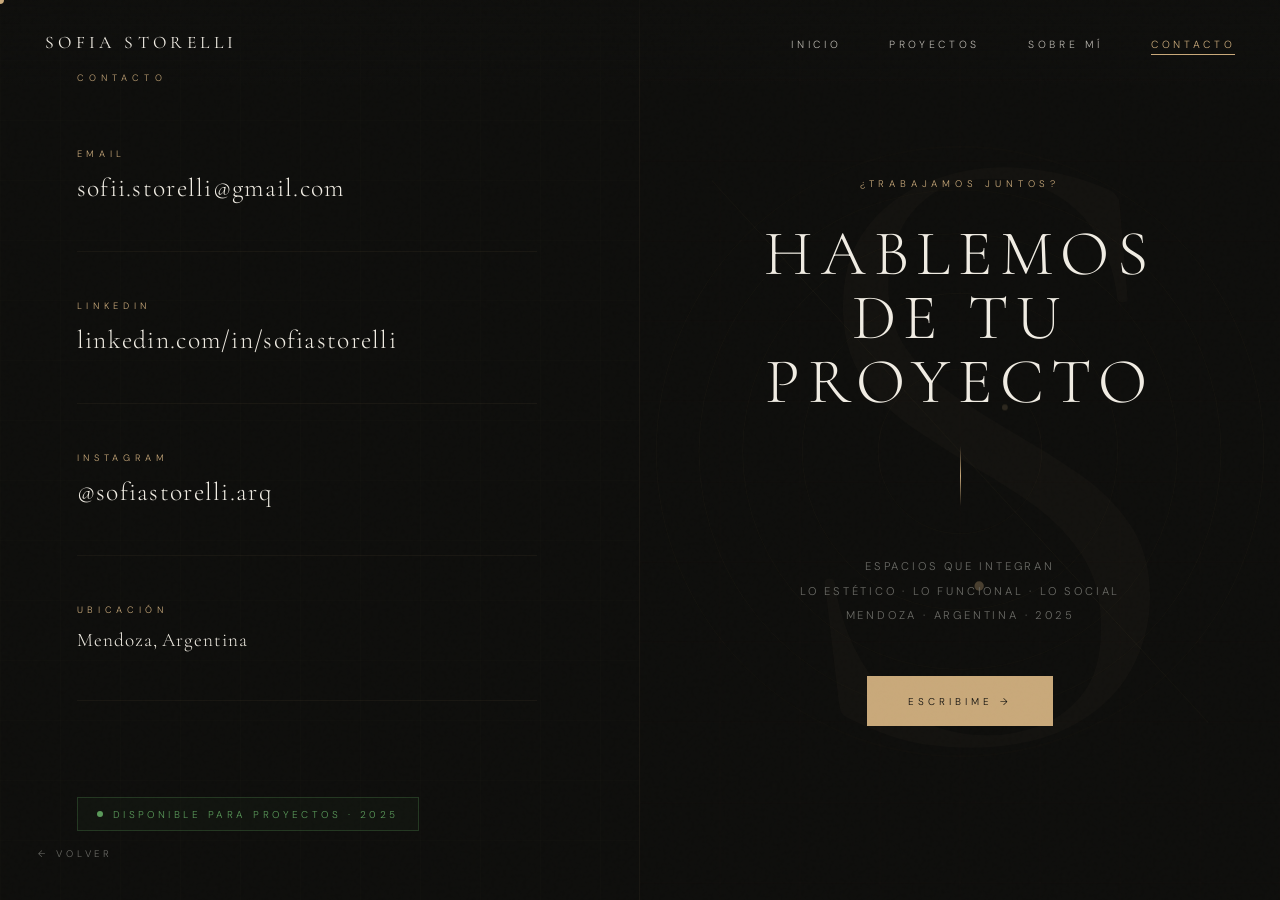
==== Contacto.html @ daafe190 "Update Contacto.html" ====
<!DOCTYPE html>
<html lang="es">
<head>
  <meta charset="UTF-8">
  <meta name="viewport" content="width=device-width, initial-scale=1.0">
  <title>Contacto — Sofia Storelli</title>
  <link rel="stylesheet" href="Style.css">
  <style>
    /* ── full viewport contact ── */
    body { overflow: hidden; }
    .contact-wrap {
      height: 100vh;
      display: grid;
      grid-template-columns: 1fr 1fr;
      overflow: hidden;
    }

    /* left: info panel */
    .contact-left {
      display: flex;
      flex-direction: column;
      justify-content: center;
      padding: 8vh 8vw 8vh 6vw;
      position: relative;
      border-right: 1px solid rgba(201,169,122,0.06);
    }
    .contact-left-bg {
      position: absolute;
      inset: 0;
      overflow: hidden;
    }

    /* right: animated panel */
    .contact-right {
      position: relative;
      overflow: hidden;
      display: flex;
      flex-direction: column;
      justify-content: center;
      align-items: center;
      padding: 8vh 6vw;
    }
    .contact-right-bg {
      position: absolute; inset: 0;
      overflow: hidden;
    }

    /* ── large text decoration ── */
    .contact-bg-letter {
      position: absolute;
      font-family: 'Cormorant Garamond', serif;
      font-size: 70vw;
      font-weight: 300;
      color: rgba(201,169,122,0.025);
      line-height: 1;
      top: 50%; left: 50%;
      transform: translate(-50%, -50%);
      pointer-events: none;
      letter-spacing: -0.05em;
      animation: rotateSlow 60s linear infinite;
    }
    @keyframes rotateSlow {
      from { transform: translate(-50%,-50%) rotate(0deg); }
      to   { transform: translate(-50%,-50%) rotate(360deg); }
    }

    /* ── contact info blocks ── */
    .contact-info-item {
      margin-bottom: 3rem;
      padding-bottom: 3rem;
      border-bottom: 1px solid rgba(201,169,122,0.06);
    }
    .contact-info-item:last-child {
      border-bottom: none;
      margin-bottom: 0;
      padding-bottom: 0;
    }
    .contact-info-label {
      font-size: 0.58rem;
      letter-spacing: 0.5em;
      text-transform: uppercase;
      color: var(--gold);
      margin-bottom: 0.75rem;
    }
    .contact-info-value {
      font-family: 'Cormorant Garamond', serif;
      font-size: clamp(1.2rem, 2vw, 1.8rem);
      font-weight: 300;
      color: var(--cream);
      letter-spacing: 0.05em;
    }
    .contact-info-value a {
      transition: color 0.3s;
      display: inline-block;
    }
    .contact-info-value a:hover { color: var(--gold); }

    /* ── availability badge ── */
    .avail-badge {
      display: inline-flex;
      align-items: center;
      gap: 0.6rem;
      padding: 0.6rem 1.2rem;
      border: 1px solid rgba(80,140,80,0.3);
      background: rgba(80,140,80,0.05);
      margin-top: 3rem;
    }
    .avail-dot {
      width: 6px; height: 6px;
      border-radius: 50%;
      background: #5a9a5a;
      animation: blinkDot 2s ease-in-out infinite;
    }
    @keyframes blinkDot {
      0%, 100% { opacity: 1; }
      50% { opacity: 0.3; }
    }
    .avail-text {
      font-size: 0.62rem;
      letter-spacing: 0.35em;
      text-transform: uppercase;
      color: #5a9a5a;
    }

    /* ── animated arch drawing ── */
    #contact-canvas {
      position: absolute; inset: 0;
      width: 100%; height: 100%;
      pointer-events: none;
    }

    /* ── right panel content ── */
    .contact-right-inner {
      position: relative;
      z-index: 2;
      text-align: center;
    }
    .contact-right-title {
      font-family: 'Cormorant Garamond', serif;
      font-size: clamp(2.5rem, 5vw, 5rem);
      font-weight: 300;
      color: var(--cream);
      text-transform: uppercase;
      letter-spacing: 0.12em;
      line-height: 1;
      margin-bottom: 2rem;
    }
    .contact-right-sub {
      font-size: 0.7rem;
      letter-spacing: 0.25em;
      text-transform: uppercase;
      color: var(--gray);
      line-height: 2.2;
      margin-bottom: 3rem;
    }
    .divider-v {
      width: 1px;
      height: 60px;
      background: linear-gradient(to bottom, transparent, var(--gold), transparent);
      margin: 0 auto 3rem;
    }

    .back-link {
      position: fixed;
      bottom: 2.5rem;
      left: 3vw;
      font-size: 0.6rem;
      letter-spacing: 0.4em;
      text-transform: uppercase;
      color: var(--gray);
      transition: color 0.3s;
      z-index: 100;
    }
    .back-link:hover { color: var(--gold); }

    @media (max-width: 768px) {
      body { overflow: auto; }
      .contact-wrap { grid-template-columns: 1fr; height: auto; min-height: 100vh; }
      .contact-left { border-right: none; border-bottom: 1px solid rgba(201,169,122,0.06); }
      .contact-right { min-height: 60vh; }
    }
  </style>
</head>
<body>

<div id="cursor"></div>
<div id="cursor-ring"></div>
<div id="page-transition"></div>

<!-- NAV -->
<nav>
  <a href="index.html" class="nav-logo">Sofia Storelli</a>
  <ul class="nav-links">
    <li><a href="index.html">Inicio</a></li>
    <li><a href="proyectos.html">Proyectos</a></li>
    <li><a href="sobre-mi.html">Sobre mí</a></li>
    <li><a href="contacto.html" class="active">Contacto</a></li>
  </ul>
</nav>

<a href="index.html" class="back-link">← Volver</a>

<div class="contact-wrap">

  <!-- LEFT — contact info -->
  <div class="contact-left">
    <div class="contact-left-bg">
      <!-- subtle grid lines -->
      <svg width="100%" height="100%" xmlns="http://www.w3.org/2000/svg">
        <defs>
          <pattern id="grid" width="60" height="60" patternUnits="userSpaceOnUse">
            <path d="M 60 0 L 0 0 0 60" fill="none" stroke="rgba(201,169,122,0.04)" stroke-width="0.5"/>
          </pattern>
        </defs>
        <rect width="100%" height="100%" fill="url(#grid)"/>
      </svg>
    </div>

    <div style="position:relative;z-index:2">
      <div style="font-size:0.58rem;letter-spacing:0.55em;text-transform:uppercase;color:var(--gold);margin-bottom:4rem" class="reveal">Contacto</div>

      <div class="contact-info-item reveal reveal-delay-1">
        <div class="contact-info-label">Email</div>
        <div class="contact-info-value">
          <a href="mailto:sofiistorelli@gmail.com">sofii.storelli@gmail.com</a>
        </div>
      </div>

      <div class="contact-info-item reveal reveal-delay-2">
        <div class="contact-info-label">LinkedIn</div>
        <div class="contact-info-value">
          <a href="https://linkedin.com/in/sofiastorelli" target="_blank">linkedin.com/in/sofiastorelli</a>
        </div>
      </div>

      <div class="contact-info-item reveal reveal-delay-2">
        <div class="contact-info-label">Instagram</div>
        <div class="contact-info-value">
          <a href="https://instagram.com/sofiastorelli.arq" target="_blank">@sofiastorelli.arq</a>
        </div>
      </div>

      <div class="contact-info-item reveal reveal-delay-3">
        <div class="contact-info-label">Ubicación</div>
        <div class="contact-info-value" style="font-size:clamp(1rem,1.5vw,1.4rem)">
          Mendoza, Argentina
        </div>
      </div>

      <div class="avail-badge reveal reveal-delay-4">
        <div class="avail-dot"></div>
        <span class="avail-text">Disponible para proyectos · 2025</span>
      </div>
    </div>
  </div>

  <!-- RIGHT — animated visual -->
  <div class="contact-right">
    <div class="contact-right-bg">
      <canvas id="contact-canvas"></canvas>
      <div class="contact-bg-letter">S</div>
    </div>

    <div class="contact-right-inner">
      <div style="font-size:0.6rem;letter-spacing:0.5em;text-transform:uppercase;color:var(--gold);margin-bottom:2rem" class="reveal">¿Trabajamos juntos?</div>
      <h2 class="contact-right-title reveal reveal-delay-1">
        Hablemos<br>de tu proyecto
      </h2>
      <div class="divider-v reveal reveal-delay-2"></div>
      <p class="contact-right-sub reveal reveal-delay-3">
        Espacios que integran<br>
        lo estético · lo funcional · lo social<br>
        Mendoza · Argentina · 2025
      </p>
      <a href="mailto:sofia.storelli@gmail.com" class="btn btn-primary reveal reveal-delay-4" style="display:inline-flex">
        <span>Escribime →</span>
      </a>
    </div>
  </div>

</div>

<script src="Main.js"></script>
<script>
  /* ── Animated architectural lines on contact canvas ── */
  (function() {
    const canvas = document.getElementById('contact-canvas');
    if (!canvas) return;
    const ctx = canvas.getContext('2d');
    let w, h, t = 0;

    function resize() {
      w = canvas.width  = canvas.offsetWidth;
      h = canvas.height = canvas.offsetHeight;
    }
    resize();
    window.addEventListener('resize', resize);

    /* draw animated architectural composition */
    function draw() {
      ctx.clearRect(0, 0, w, h);

      /* base grid — very faint */
      ctx.strokeStyle = 'rgba(201,169,122,0.04)';
      ctx.lineWidth = 0.5;
      const step = 80;
      for (let x = 0; x <= w; x += step) {
        ctx.beginPath(); ctx.moveTo(x, 0); ctx.lineTo(x, h); ctx.stroke();
      }
      for (let y = 0; y <= h; y += step) {
        ctx.beginPath(); ctx.moveTo(0, y); ctx.lineTo(w, y); ctx.stroke();
      }

      /* animated arcs */
      ctx.strokeStyle = 'rgba(201,169,122,0.07)';
      ctx.lineWidth = 0.5;
      for (let i = 0; i < 5; i++) {
        const radius = 80 + i * 60 + Math.sin(t * 0.3 + i) * 20;
        ctx.beginPath();
        ctx.arc(w * 0.5, h * 0.5, radius, 0, Math.PI * 2);
        ctx.stroke();
      }

      /* diagonal animated lines */
      ctx.strokeStyle = 'rgba(201,169,122,0.1)';
      ctx.lineWidth = 0.5;
      const x1 = w * 0.1 + Math.sin(t * 0.4) * w * 0.1;
      const y1 = h * 0.1 + Math.cos(t * 0.3) * h * 0.1;
      ctx.beginPath();
      ctx.moveTo(x1, y1);
      ctx.lineTo(w - x1, h - y1);
      ctx.stroke();

      /* pulsing intersection dots */
      const nx = w * 0.5 + Math.sin(t * 0.5) * w * 0.2;
      const ny = h * 0.5 + Math.cos(t * 0.4) * h * 0.15;
      const pulse = (Math.sin(t * 1.2) + 1) / 2;
      ctx.beginPath();
      ctx.arc(nx, ny, 2 + pulse * 4, 0, Math.PI * 2);
      ctx.fillStyle = `rgba(201,169,122,${0.15 + pulse * 0.25})`;
      ctx.fill();

      ctx.beginPath();
      ctx.arc(w - nx + w * 0.1, h - ny + h * 0.1, 2 + (1-pulse) * 3, 0, Math.PI * 2);
      ctx.fillStyle = `rgba(201,169,122,${0.1 + (1-pulse) * 0.2})`;
      ctx.fill();

      t += 0.012;
      requestAnimationFrame(draw);
    }
    draw();
  })();
</script>
</body>
</html>
---- Style.css ----
/* ============================================================
   SOFIA STORELLI — PORTFOLIO 2025
   Paleta: negro casi puro, blanco hueso, beige dorado, gris frío
   Tipografía: Cormorant Garamond (display) + DM Sans (body)
   ============================================================ */

@import url('https://fonts.googleapis.com/css2?family=Cormorant+Garamond:ital,wght@0,300;0,400;0,500;0,600;1,300;1,400&family=DM+Sans:wght@300;400;500&display=swap');

/* ─── VARIABLES ─────────────────────────────────────────────── */
:root {
  --black:   #0e0e0c;
  --near-black: #1a1916;
  --charcoal:#2e2e2a;
  --gray:    #6b6b66;
  --light:   #b8b5ae;
  --cream:   #f0ece3;
  --white:   #faf8f4;
  --gold:    #c9a97a;
  --gold-dim:#8a7252;
  --red-dim: #8a3a2a;

  --font-display: 'Cormorant Garamond', Georgia, serif;
  --font-body:    'DM Sans', sans-serif;

  --ease-expo: cubic-bezier(0.16, 1, 0.3, 1);
  --ease-back: cubic-bezier(0.34, 1.56, 0.64, 1);
  --ease-circ: cubic-bezier(0.85, 0, 0.15, 1);
}

/* ─── RESET ─────────────────────────────────────────────────── */
*, *::before, *::after { box-sizing: border-box; margin: 0; padding: 0; }

html { scroll-behavior: smooth; font-size: 16px; }

body {
  background: var(--black);
  color: var(--cream);
  font-family: var(--font-body);
  font-weight: 300;
  overflow-x: hidden;
  cursor: none;
}

a { text-decoration: none; color: inherit; }
img { display: block; max-width: 100%; }
button { border: none; background: none; cursor: none; font-family: inherit; }

/* ─── CUSTOM CURSOR ──────────────────────────────────────────── */
#cursor {
  position: fixed;
  top: 0; left: 0;
  width: 8px; height: 8px;
  background: var(--gold);
  border-radius: 50%;
  pointer-events: none;
  z-index: 9999;
  transform: translate(-50%, -50%);
  transition: width 0.25s var(--ease-expo),
              height 0.25s var(--ease-expo),
              background 0.25s;
  mix-blend-mode: normal;
}
#cursor-ring {
  position: fixed;
  top: 0; left: 0;
  width: 36px; height: 36px;
  border: 1px solid rgba(201,169,122,0.5);
  border-radius: 50%;
  pointer-events: none;
  z-index: 9998;
  transform: translate(-50%, -50%);
}
body.cursor-hover #cursor {
  width: 48px; height: 48px;
  background: transparent;
  border: 1px solid var(--gold);
}
body.cursor-text #cursor {
  width: 3px; height: 28px;
  border-radius: 1px;
  background: var(--cream);
}

/* ─── NOISE TEXTURE OVERLAY ──────────────────────────────────── */
body::after {
  content: '';
  position: fixed;
  inset: 0;
  background-image: url("data:image/svg+xml,%3Csvg viewBox='0 0 256 256' xmlns='http://www.w3.org/2000/svg'%3E%3Cfilter id='n'%3E%3CfeTurbulence type='fractalNoise' baseFrequency='0.9' numOctaves='4' stitchTiles='stitch'/%3E%3C/filter%3E%3Crect width='100%25' height='100%25' filter='url(%23n)' opacity='0.04'/%3E%3C/svg%3E");
  pointer-events: none;
  z-index: 8000;
  opacity: 0.4;
}

/* ─── NAV ────────────────────────────────────────────────────── */
nav {
  position: fixed;
  top: 0; left: 0; right: 0;
  z-index: 1000;
  display: flex;
  justify-content: space-between;
  align-items: center;
  padding: 2rem 3.5vw;
  mix-blend-mode: normal;
}
nav::before {
  content: '';
  position: absolute;
  inset: 0;
  background: linear-gradient(to bottom, rgba(14,14,12,0.7) 0%, transparent 100%);
  pointer-events: none;
}
.nav-logo {
  font-family: var(--font-display);
  font-size: 1.1rem;
  font-weight: 400;
  letter-spacing: 0.25em;
  text-transform: uppercase;
  color: var(--cream);
  position: relative;
  z-index: 1;
}
.nav-links {
  display: flex;
  gap: 3rem;
  list-style: none;
  position: relative;
  z-index: 1;
}
.nav-links a {
  font-size: 0.65rem;
  letter-spacing: 0.35em;
  text-transform: uppercase;
  color: var(--light);
  transition: color 0.3s;
  position: relative;
}
.nav-links a::after {
  content: '';
  position: absolute;
  bottom: -4px; left: 0;
  width: 0; height: 1px;
  background: var(--gold);
  transition: width 0.4s var(--ease-expo);
}
.nav-links a:hover { color: var(--cream); }
.nav-links a:hover::after { width: 100%; }
.nav-links a.active { color: var(--gold); }
.nav-links a.active::after { width: 100%; }

/* ─── PAGE TRANSITION ────────────────────────────────────────── */
#page-transition {
  position: fixed;
  inset: 0;
  z-index: 7000;
  pointer-events: none;
  display: grid;
  grid-template-columns: repeat(5, 1fr);
}
.pt-col {
  background: var(--near-black);
  transform: scaleY(0);
  transform-origin: bottom;
}

/* ─── HERO — INDEX ───────────────────────────────────────────── */
.hero {
  position: relative;
  height: 100vh;
  display: flex;
  align-items: flex-end;
  padding: 0 6vw 8vh;
  overflow: hidden;
}
.hero-bg {
  position: absolute;
  inset: 0;
  background: var(--black);
  overflow: hidden;
}
.hero-lines {
  position: absolute;
  inset: 0;
  overflow: hidden;
}
.hero-line {
  position: absolute;
  background: rgba(201,169,122,0.07);
  transform-origin: left;
}
.hero-line.h { height: 1px; width: 100%; }
.hero-line.v { width: 1px; height: 100%; }

.hero-title-wrap {
  position: relative;
  z-index: 10;
}
.hero-eyebrow {
  font-size: 0.62rem;
  letter-spacing: 0.5em;
  text-transform: uppercase;
  color: var(--gold);
  margin-bottom: 2rem;
  opacity: 0;
  transform: translateY(20px);
  animation: fadeUp 0.8s 0.3s var(--ease-expo) forwards;
}
.hero-name {
  font-family: var(--font-display);
  font-size: clamp(5rem, 14vw, 13rem);
  font-weight: 300;
  line-height: 0.88;
  letter-spacing: -0.01em;
  color: var(--cream);
  overflow: hidden;
}
.hero-name .line { display: block; overflow: hidden; }
.hero-name .word {
  display: inline-block;
  opacity: 0;
  transform: translateY(110%);
  animation: slideUp 1s var(--ease-expo) forwards;
}
.hero-name .line:nth-child(1) .word { animation-delay: 0.5s; }
.hero-name .line:nth-child(2) .word { animation-delay: 0.65s; }

.hero-right {
  position: absolute;
  right: 6vw;
  bottom: 8vh;
  z-index: 10;
  text-align: right;
  opacity: 0;
  transform: translateY(30px);
  animation: fadeUp 0.8s 1s var(--ease-expo) forwards;
}
.hero-tagline {
  font-size: 0.7rem;
  letter-spacing: 0.2em;
  text-transform: uppercase;
  color: var(--light);
  line-height: 2.2;
}
.hero-year {
  font-family: var(--font-display);
  font-size: 1rem;
  color: var(--gold);
  letter-spacing: 0.3em;
  margin-top: 1.5rem;
}

.hero-scroll-hint {
  position: absolute;
  bottom: 3rem;
  left: 50%;
  transform: translateX(-50%);
  z-index: 10;
  display: flex;
  flex-direction: column;
  align-items: center;
  gap: 0.75rem;
  opacity: 0;
  animation: fadeUp 0.8s 1.3s var(--ease-expo) forwards;
}
.hero-scroll-hint span {
  font-size: 0.55rem;
  letter-spacing: 0.5em;
  text-transform: uppercase;
  color: var(--gray);
}
.scroll-line {
  width: 1px;
  height: 60px;
  background: linear-gradient(to bottom, transparent, var(--gold));
  animation: scrollPulse 2s 2s infinite;
}
@keyframes scrollPulse {
  0%, 100% { opacity: 0.3; transform: scaleY(1); }
  50% { opacity: 1; transform: scaleY(1.2); }
}

/* ─── INDEX — PROJECT PREVIEW STRIP ─────────────────────────── */
.index-projects {
  padding: 12vh 6vw;
  position: relative;
}
.section-label {
  font-size: 0.58rem;
  letter-spacing: 0.55em;
  text-transform: uppercase;
  color: var(--gold);
  margin-bottom: 5rem;
  display: flex;
  align-items: center;
  gap: 1.5rem;
}
.section-label::before {
  content: '';
  width: 3rem;
  height: 1px;
  background: var(--gold);
}

.preview-grid {
  display: grid;
  grid-template-columns: 1.8fr 1fr;
  gap: 2px;
  margin-bottom: 2px;
}
.preview-grid-2 {
  display: grid;
  grid-template-columns: 1fr 1.8fr;
  gap: 2px;
}

.preview-card {
  position: relative;
  overflow: hidden;
  aspect-ratio: 16/9;
  cursor: none;
  background: var(--near-black);
}
.preview-card-sm { aspect-ratio: 4/3; }

.preview-card-bg {
  position: absolute;
  inset: 0;
  transition: transform 0.9s var(--ease-expo);
}
.preview-card:hover .preview-card-bg { transform: scale(1.06); }

.preview-card-overlay {
  position: absolute;
  inset: 0;
  background: linear-gradient(135deg, rgba(14,14,12,0.7) 0%, rgba(14,14,12,0.2) 100%);
  transition: background 0.6s;
}
.preview-card:hover .preview-card-overlay {
  background: linear-gradient(135deg, rgba(14,14,12,0.5) 0%, rgba(14,14,12,0.1) 100%);
}

.preview-card-info {
  position: absolute;
  bottom: 2rem; left: 2rem;
  z-index: 2;
}
.preview-card-num {
  font-size: 0.55rem;
  letter-spacing: 0.5em;
  color: var(--gold);
  text-transform: uppercase;
  margin-bottom: 0.5rem;
}
.preview-card-title {
  font-family: var(--font-display);
  font-size: clamp(1.5rem, 3vw, 3rem);
  font-weight: 300;
  color: var(--white);
  letter-spacing: 0.05em;
  line-height: 1;
}
.preview-card-type {
  font-size: 0.6rem;
  letter-spacing: 0.3em;
  text-transform: uppercase;
  color: rgba(240,236,227,0.5);
  margin-top: 0.5rem;
}
.preview-card-arrow {
  position: absolute;
  bottom: 2rem; right: 2rem;
  width: 44px; height: 44px;
  border: 1px solid rgba(201,169,122,0.3);
  border-radius: 50%;
  display: flex;
  align-items: center;
  justify-content: center;
  z-index: 2;
  transition: border-color 0.3s, transform 0.5s var(--ease-back), background 0.3s;
}
.preview-card:hover .preview-card-arrow {
  border-color: var(--gold);
  background: var(--gold);
  transform: rotate(-45deg);
}
.preview-card-arrow svg { width: 14px; height: 14px; fill: none; stroke: var(--cream); stroke-width: 1.5; }
.preview-card:hover .preview-card-arrow svg { stroke: var(--black); }

/* SVG architectural illustrations inside cards */
.card-svg {
  width: 100%; height: 100%;
  position: absolute;
  inset: 0;
}

/* ─── INDEX — MANIFESTO ──────────────────────────────────────── */
.manifesto {
  padding: 15vh 10vw;
  border-top: 1px solid rgba(201,169,122,0.12);
  display: grid;
  grid-template-columns: 1fr 1fr;
  gap: 8vw;
  align-items: center;
}
.manifesto-text {
  font-family: var(--font-display);
  font-size: clamp(1.8rem, 3.5vw, 3.2rem);
  font-weight: 300;
  line-height: 1.35;
  color: var(--cream);
  font-style: italic;
}
.manifesto-text em {
  color: var(--gold);
  font-style: normal;
}
.manifesto-aside {
  font-size: 0.72rem;
  letter-spacing: 0.15em;
  line-height: 2.2;
  color: var(--gray);
  text-transform: uppercase;
}

/* ─── CTA ROW ────────────────────────────────────────────────── */
.cta-row {
  padding: 8vh 6vw 15vh;
  display: flex;
  gap: 1.5rem;
  justify-content: center;
  flex-wrap: wrap;
}
.btn {
  display: inline-flex;
  align-items: center;
  gap: 1rem;
  padding: 1.1rem 2.5rem;
  font-size: 0.62rem;
  letter-spacing: 0.4em;
  text-transform: uppercase;
  border: 1px solid rgba(201,169,122,0.35);
  color: var(--cream);
  position: relative;
  overflow: hidden;
  transition: border-color 0.4s, color 0.4s;
}
.btn::before {
  content: '';
  position: absolute;
  inset: 0;
  background: var(--gold);
  transform: translateX(-101%);
  transition: transform 0.5s var(--ease-circ);
}
.btn:hover { border-color: var(--gold); color: var(--black); }
.btn:hover::before { transform: translateX(0); }
.btn span { position: relative; z-index: 1; }
.btn-primary {
  background: var(--gold);
  color: var(--black);
  border-color: var(--gold);
}
.btn-primary::before { background: var(--cream); }
.btn-primary:hover { color: var(--black); border-color: var(--cream); }

/* ─── PROYECTOS PAGE ─────────────────────────────────────────── */
.projects-hero {
  padding: 20vh 6vw 8vh;
  border-bottom: 1px solid rgba(201,169,122,0.1);
}
.projects-hero h1 {
  font-family: var(--font-display);
  font-size: clamp(3.5rem, 9vw, 9rem);
  font-weight: 300;
  letter-spacing: 0.08em;
  text-transform: uppercase;
  color: var(--cream);
  line-height: 0.9;
}

/* PROJECT — HORIZONTAL SCROLL EXPERIENCE */
.projects-horizontal {
  position: relative;
  overflow: hidden;
}
.h-scroll-track {
  display: flex;
  width: max-content;
  transition: transform 1s var(--ease-expo);
}
.proj-panel {
  width: 100vw;
  min-height: 100vh;
  display: grid;
  grid-template-columns: 45vw 55vw;
  position: relative;
  overflow: hidden;
}

/* TESIS PANEL — special full bleed */
.proj-panel.tesis {
  grid-template-columns: 1fr;
  position: relative;
  min-height: 100vh;
}

.proj-panel-left {
  padding: 15vh 6vw;
  display: flex;
  flex-direction: column;
  justify-content: center;
  position: relative;
  z-index: 2;
}
.proj-panel-right {
  position: relative;
  overflow: hidden;
}
.proj-panel-visual {
  position: absolute;
  inset: 0;
  transition: transform 1.2s var(--ease-expo);
}
.proj-panel:hover .proj-panel-visual { transform: scale(1.04); }

.proj-number {
  font-family: var(--font-display);
  font-size: 8rem;
  font-weight: 300;
  color: rgba(201,169,122,0.07);
  position: absolute;
  top: 12vh; right: -1rem;
  line-height: 1;
  pointer-events: none;
  z-index: 1;
}
.proj-tag {
  font-size: 0.58rem;
  letter-spacing: 0.5em;
  text-transform: uppercase;
  color: var(--gold);
  margin-bottom: 1.5rem;
}
.proj-title {
  font-family: var(--font-display);
  font-size: clamp(2.5rem, 5vw, 5.5rem);
  font-weight: 300;
  letter-spacing: 0.05em;
  color: var(--cream);
  line-height: 1;
  margin-bottom: 1.5rem;
  text-transform: uppercase;
}
.proj-desc {
  font-size: 0.78rem;
  line-height: 2;
  color: var(--gray);
  max-width: 38ch;
  margin-bottom: 2.5rem;
}
.proj-meta-list {
  display: grid;
  grid-template-columns: 1fr 1fr;
  gap: 0.5rem 2.5rem;
  font-size: 0.6rem;
  letter-spacing: 0.25em;
  text-transform: uppercase;
  color: var(--gray);
  margin-bottom: 3rem;
  padding-top: 2rem;
  border-top: 1px solid rgba(201,169,122,0.1);
}
.proj-meta-list dt { color: var(--gold-dim); margin-bottom: 0.25rem; }
.proj-meta-list dd { color: var(--cream); }
.color-palette {
  display: flex;
  gap: 0.5rem;
  margin-bottom: 2rem;
}
.palette-dot {
  width: 18px; height: 18px;
  border-radius: 50%;
}

/* PROJECT DETAIL — expandable section */
.proj-detail {
  max-height: 0;
  overflow: hidden;
  transition: max-height 1s var(--ease-expo);
}
.proj-detail.open { max-height: 600px; }
.proj-detail-inner {
  padding: 4rem 6vw;
  display: grid;
  grid-template-columns: repeat(3, 1fr);
  gap: 3rem;
  border-top: 1px solid rgba(201,169,122,0.1);
  background: var(--near-black);
}
.detail-block h4 {
  font-size: 0.6rem;
  letter-spacing: 0.4em;
  text-transform: uppercase;
  color: var(--gold);
  margin-bottom: 1rem;
}
.detail-block p {
  font-size: 0.75rem;
  line-height: 1.9;
  color: var(--gray);
}

/* TESIS FULL SECTION */
.tesis-full {
  position: relative;
  min-height: 100vh;
  display: flex;
  flex-direction: column;
  background: var(--near-black);
  overflow: hidden;
}
.tesis-bg-anim {
  position: absolute;
  inset: 0;
  overflow: hidden;
}
.tesis-title-bg {
  position: absolute;
  font-family: var(--font-display);
  font-size: clamp(8rem, 22vw, 22rem);
  font-weight: 300;
  color: rgba(201,169,122,0.04);
  text-transform: uppercase;
  top: 50%; left: 50%;
  transform: translate(-50%, -50%);
  white-space: nowrap;
  letter-spacing: 0.2em;
  pointer-events: none;
  animation: driftTitle 20s ease-in-out infinite alternate;
}
@keyframes driftTitle {
  from { transform: translate(-50%, -50%) scale(1); }
  to   { transform: translate(-50%, -52%) scale(1.03); }
}

.tesis-content {
  position: relative;
  z-index: 2;
  padding: 18vh 6vw 10vh;
}
.tesis-header {
  display: grid;
  grid-template-columns: 1fr 1fr;
  gap: 8vw;
  margin-bottom: 8vh;
  align-items: end;
}
.tesis-main-title {
  font-family: var(--font-display);
  font-size: clamp(4rem, 10vw, 11rem);
  font-weight: 300;
  color: var(--cream);
  text-transform: uppercase;
  letter-spacing: 0.08em;
  line-height: 0.9;
}
.tesis-main-title .gold { color: var(--gold); font-style: italic; }
.tesis-intro {
  font-size: 0.82rem;
  line-height: 2.2;
  color: var(--gray);
  max-width: 40ch;
}
.tesis-badge {
  display: inline-block;
  padding: 0.5rem 1.2rem;
  border: 1px solid var(--gold);
  font-size: 0.6rem;
  letter-spacing: 0.4em;
  text-transform: uppercase;
  color: var(--gold);
  margin-bottom: 2rem;
}

.tesis-spaces {
  display: grid;
  grid-template-columns: repeat(4, 1fr);
  gap: 2px;
  margin-bottom: 8vh;
}
.space-card {
  position: relative;
  aspect-ratio: 3/4;
  overflow: hidden;
  background: var(--charcoal);
}
.space-card-svg {
  width: 100%; height: 100%;
  position: absolute; inset: 0;
  transition: transform 0.9s var(--ease-expo);
}
.space-card:hover .space-card-svg { transform: scale(1.08); }
.space-card-label {
  position: absolute;
  bottom: 1.5rem; left: 1.5rem;
  font-size: 0.6rem;
  letter-spacing: 0.35em;
  text-transform: uppercase;
  color: var(--cream);
  z-index: 2;
}
.space-card-num {
  position: absolute;
  top: 1rem; right: 1rem;
  font-family: var(--font-display);
  font-size: 2rem;
  color: rgba(201,169,122,0.2);
  z-index: 2;
}
.space-overlay {
  position: absolute;
  inset: 0;
  background: linear-gradient(to top, rgba(14,14,12,0.8) 0%, transparent 60%);
  z-index: 1;
}

.tesis-concept {
  display: grid;
  grid-template-columns: 1fr 1fr 1fr;
  gap: 3rem;
  border-top: 1px solid rgba(201,169,122,0.12);
  padding-top: 5rem;
}
.concept-item {}
.concept-number {
  font-family: var(--font-display);
  font-size: 3rem;
  color: rgba(201,169,122,0.15);
  font-weight: 300;
  line-height: 1;
  margin-bottom: 1rem;
}
.concept-title {
  font-size: 0.65rem;
  letter-spacing: 0.35em;
  text-transform: uppercase;
  color: var(--gold);
  margin-bottom: 1rem;
}
.concept-text {
  font-size: 0.75rem;
  line-height: 2;
  color: var(--gray);
}

/* PROGRESS BAR BOTTOM */
.projects-progress {
  position: fixed;
  bottom: 0; left: 0;
  height: 2px;
  background: var(--gold);
  z-index: 500;
  transform-origin: left;
  transform: scaleX(0);
  transition: transform 0.1s;
}

/* PANEL NAVIGATION */
.panel-nav {
  position: fixed;
  right: 3vw;
  top: 50%;
  transform: translateY(-50%);
  display: flex;
  flex-direction: column;
  gap: 0.75rem;
  z-index: 500;
}
.panel-nav-dot {
  width: 5px; height: 5px;
  border-radius: 50%;
  background: var(--gray);
  cursor: none;
  transition: background 0.3s, transform 0.3s;
}
.panel-nav-dot.active {
  background: var(--gold);
  transform: scale(1.6);
}

/* ─── SOBRE MÍ PAGE ──────────────────────────────────────────── */
.about-hero {
  min-height: 100vh;
  display: grid;
  grid-template-columns: 1fr 1fr;
  overflow: hidden;
}
.about-hero-left {
  padding: 18vh 6vw 10vh;
  display: flex;
  flex-direction: column;
  justify-content: flex-end;
  background: var(--black);
  position: relative;
}
.about-hero-right {
  position: relative;
  background: var(--near-black);
  overflow: hidden;
}
.about-photo-area {
  position: absolute;
  inset: 0;
  display: flex;
  align-items: center;
  justify-content: center;
}
.about-photo-frame {
  width: 65%;
  aspect-ratio: 3/4;
  border: 1px solid rgba(201,169,122,0.2);
  position: relative;
  overflow: hidden;
}
.about-photo-frame::before {
  content: '';
  position: absolute;
  inset: -1px;
  border: 1px solid rgba(201,169,122,0.1);
  transform: translate(12px, 12px);
}
.about-photo-inner {
  width: 100%; height: 100%;
  background: var(--charcoal);
  display: flex;
  align-items: center;
  justify-content: center;
}
.about-photo-inner svg { width: 60%; height: 60%; opacity: 0.15; }
.about-photo-label {
  position: absolute;
  bottom: -2rem;
  right: 0;
  font-size: 0.55rem;
  letter-spacing: 0.4em;
  text-transform: uppercase;
  color: var(--gray);
}

.about-h1 {
  font-family: var(--font-display);
  font-size: clamp(3.5rem, 7vw, 7rem);
  font-weight: 300;
  color: var(--cream);
  text-transform: uppercase;
  letter-spacing: 0.1em;
  line-height: 0.95;
  margin-bottom: 2rem;
}
.about-role {
  font-size: 0.65rem;
  letter-spacing: 0.45em;
  text-transform: uppercase;
  color: var(--gold);
  margin-bottom: 4rem;
}

.about-bio {
  padding: 10vh 10vw;
  display: grid;
  grid-template-columns: 1fr 1.5fr;
  gap: 10vw;
  border-top: 1px solid rgba(201,169,122,0.1);
}
.bio-label {
  font-size: 0.58rem;
  letter-spacing: 0.55em;
  text-transform: uppercase;
  color: var(--gold);
  padding-top: 0.4rem;
}
.bio-text {
  font-size: 0.85rem;
  line-height: 2.2;
  color: var(--light);
}
.bio-text strong {
  color: var(--cream);
  font-weight: 400;
}

/* SKILLS / SOFTWARES */
.skills-section {
  padding: 10vh 6vw;
  background: var(--near-black);
}
.skills-grid {
  display: grid;
  grid-template-columns: repeat(auto-fit, minmax(200px, 1fr));
  gap: 2px;
  margin-top: 5rem;
}
.skill-cell {
  padding: 3rem 2rem;
  border: 1px solid rgba(201,169,122,0.06);
  position: relative;
  overflow: hidden;
  transition: border-color 0.4s;
}
.skill-cell::before {
  content: '';
  position: absolute;
  inset: 0;
  background: var(--gold);
  opacity: 0;
  transition: opacity 0.4s;
}
.skill-cell:hover { border-color: var(--gold); }
.skill-cell:hover::before { opacity: 0.04; }
.skill-name {
  font-family: var(--font-display);
  font-size: 1.6rem;
  font-weight: 300;
  color: var(--cream);
  letter-spacing: 0.08em;
  margin-bottom: 0.5rem;
  position: relative;
  z-index: 1;
}
.skill-type {
  font-size: 0.58rem;
  letter-spacing: 0.4em;
  text-transform: uppercase;
  color: var(--gray);
  position: relative;
  z-index: 1;
}
.skill-bar {
  position: absolute;
  bottom: 0; left: 0;
  height: 2px;
  background: var(--gold);
  transition: width 1.2s var(--ease-expo);
}
.skill-cell:not([data-bar-init]) .skill-bar { width: 0 !important; }

/* IDIOMAS */
.lang-section {
  padding: 8vh 6vw;
  display: grid;
  grid-template-columns: 1fr 1fr;
  gap: 3rem;
}
.lang-item {
  padding: 3rem;
  border: 1px solid rgba(201,169,122,0.1);
  position: relative;
}
.lang-name {
  font-family: var(--font-display);
  font-size: 2.5rem;
  font-weight: 300;
  color: var(--cream);
  margin-bottom: 0.5rem;
}
.lang-level {
  font-size: 0.6rem;
  letter-spacing: 0.4em;
  text-transform: uppercase;
  color: var(--gold);
}

/* ─── CONTACTO PAGE ──────────────────────────────────────────── */
.contact-hero {
  min-height: 100vh;
  display: flex;
  flex-direction: column;
  justify-content: center;
  align-items: center;
  text-align: center;
  padding: 10vh 6vw;
  position: relative;
  overflow: hidden;
}
.contact-bg-text {
  position: absolute;
  font-family: var(--font-display);
  font-size: clamp(6rem, 20vw, 20rem);
  font-weight: 300;
  color: rgba(201,169,122,0.03);
  text-transform: uppercase;
  letter-spacing: 0.2em;
  top: 50%;
  transform: translateY(-50%);
  white-space: nowrap;
  pointer-events: none;
}
.contact-eyebrow {
  font-size: 0.6rem;
  letter-spacing: 0.55em;
  text-transform: uppercase;
  color: var(--gold);
  margin-bottom: 3rem;
}
.contact-h1 {
  font-family: var(--font-display);
  font-size: clamp(3rem, 8vw, 8rem);
  font-weight: 300;
  color: var(--cream);
  text-transform: uppercase;
  letter-spacing: 0.1em;
  line-height: 0.95;
  margin-bottom: 3rem;
}
.contact-line {
  width: 1px;
  height: 80px;
  background: linear-gradient(to bottom, transparent, var(--gold), transparent);
  margin: 0 auto 3rem;
}
.contact-email {
  font-family: var(--font-display);
  font-size: clamp(1rem, 2.5vw, 2rem);
  font-weight: 300;
  color: var(--gold);
  letter-spacing: 0.15em;
  margin-bottom: 4rem;
  font-style: italic;
}
.contact-socials {
  display: flex;
  gap: 3rem;
  justify-content: center;
  margin-top: 1rem;
}
.contact-social-link {
  font-size: 0.62rem;
  letter-spacing: 0.4em;
  text-transform: uppercase;
  color: var(--gray);
  transition: color 0.3s;
  position: relative;
}
.contact-social-link::after {
  content: '';
  position: absolute;
  bottom: -4px; left: 0;
  width: 0; height: 1px;
  background: var(--gold);
  transition: width 0.4s var(--ease-expo);
}
.contact-social-link:hover { color: var(--gold); }
.contact-social-link:hover::after { width: 100%; }

.contact-location {
  margin-top: 5rem;
  font-size: 0.65rem;
  letter-spacing: 0.4em;
  text-transform: uppercase;
  color: var(--gray);
}

/* ─── FOOTER ─────────────────────────────────────────────────── */
footer {
  padding: 4rem 6vw;
  border-top: 1px solid rgba(201,169,122,0.08);
  display: flex;
  justify-content: space-between;
  align-items: center;
  font-size: 0.58rem;
  letter-spacing: 0.35em;
  text-transform: uppercase;
  color: var(--gray);
}

/* ─── ANIMATIONS ─────────────────────────────────────────────── */
@keyframes fadeUp {
  to { opacity: 1; transform: translateY(0); }
}
@keyframes slideUp {
  to { opacity: 1; transform: translateY(0); }
}
@keyframes fadeIn {
  from { opacity: 0; }
  to   { opacity: 1; }
}

.reveal {
  opacity: 0;
  transform: translateY(40px);
  transition: opacity 0.9s var(--ease-expo), transform 0.9s var(--ease-expo);
}
.reveal.visible {
  opacity: 1;
  transform: translateY(0);
}
.reveal-delay-1 { transition-delay: 0.1s; }
.reveal-delay-2 { transition-delay: 0.2s; }
.reveal-delay-3 { transition-delay: 0.3s; }
.reveal-delay-4 { transition-delay: 0.45s; }

/* ─── SCROLLBAR ──────────────────────────────────────────────── */
::-webkit-scrollbar { width: 3px; }
::-webkit-scrollbar-track { background: var(--black); }
::-webkit-scrollbar-thumb { background: var(--gold-dim); }

/* ─── MOBILE ─────────────────────────────────────────────────── */
@media (max-width: 768px) {
  #cursor, #cursor-ring { display: none; }
  body { cursor: auto; }
  .preview-grid, .preview-grid-2 { grid-template-columns: 1fr; }
  .manifesto { grid-template-columns: 1fr; }
  .about-hero { grid-template-columns: 1fr; }
  .about-bio { grid-template-columns: 1fr; gap: 2rem; }
  .tesis-header { grid-template-columns: 1fr; }
  .tesis-spaces { grid-template-columns: repeat(2, 1fr); }
  .tesis-concept { grid-template-columns: 1fr; }
  .proj-panel { grid-template-columns: 1fr; }
  .lang-section { grid-template-columns: 1fr; }
  nav { padding: 1.5rem 5vw; }
  .nav-links { gap: 1.5rem; }
}
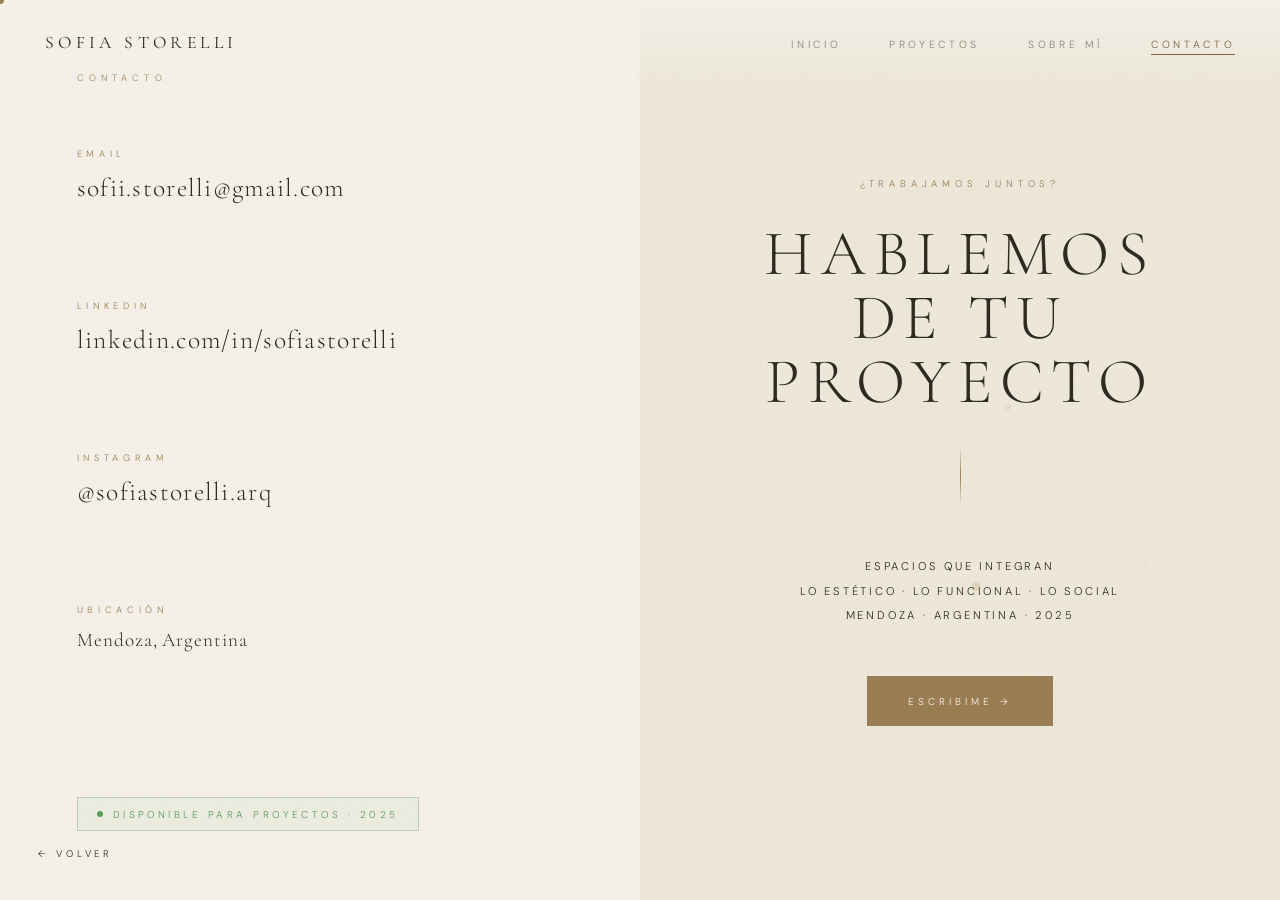
==== commit 02bd2937: "Fix HTML encoding issues in Contact page" ====
--- a/Contacto.html
+++ b/Contacto.html
@@ -192,9 +192,9 @@
   <a href="index.html" class="nav-logo">Sofia Storelli</a>
   <ul class="nav-links">
     <li><a href="index.html">Inicio</a></li>
-    <li><a href="proyectos.html">Proyectos</a></li>
-    <li><a href="sobre-mi.html">Sobre mí</a></li>
-    <li><a href="contacto.html" class="active">Contacto</a></li>
+    <li><a href="Proyectos.html">Proyectos</a></li>
+    <li><a href="Sobre mi.html">Sobre mí</a></li>
+    <li><a href="Contacto.html" class="active">Contacto</a></li>
   </ul>
 </nav>
 
--- a/Style.css
+++ b/Style.css
@@ -1,6 +1,6 @@
 /* ============================================================
    SOFIA STORELLI — PORTFOLIO 2025
-   Paleta: negro casi puro, blanco hueso, beige dorado, gris frío
+   Paleta: crema, arena, lino, marrón cálido, gris arquitectónico
    Tipografía: Cormorant Garamond (display) + DM Sans (body)
    ============================================================ */
 
@@ -8,16 +8,33 @@
 
 /* ─── VARIABLES ─────────────────────────────────────────────── */
 :root {
-  --black:   #0e0e0c;
-  --near-black: #1a1916;
-  --charcoal:#2e2e2a;
-  --gray:    #6b6b66;
-  --light:   #b8b5ae;
-  --cream:   #f0ece3;
-  --white:   #faf8f4;
-  --gold:    #c9a97a;
-  --gold-dim:#8a7252;
-  --red-dim: #8a3a2a;
+  /* Fondos - del más claro al más oscuro */
+  --blanco:      #faf8f4;   /* blanco hueso */
+  --crema:       #f4f0e8;   /* crema cálida */
+  --arena:       #ede7da;   /* arena suave */
+  --lino:        #e0d8c8;   /* lino */
+  --arena-osc:   #c8bfaa;   /* arena oscura */
+
+  /* Texto */
+  --texto:       #2e2a22;   /* marrón casi negro */
+  --texto-med:   #5a5248;   /* marrón medio */
+  --texto-sua:   #8a8076;   /* gris cálido */
+  --texto-min:   #b0a898;   /* gris arena mínimo */
+
+  /* Acento dorado / cobre */
+  --gold:        #9a7d52;   /* cobre dorado */
+  --gold-pal:    #c4a87a;   /* dorado pálido */
+  --gold-dim:    #7a6040;   /* cobre oscuro */
+
+  /* Grises arquitectónicos */
+  --gris:        #d4cfc6;   /* gris cálido claro */
+  --gris-med:    #9e9890;   /* gris medio */
+  --gris-osc:    #6a6460;   /* gris oscuro */
+
+  /* Sombras */
+  --sombra-sua:  rgba(46,42,34,0.06);
+  --sombra-med:  rgba(46,42,34,0.12);
+  --sombra-foc:  rgba(154,125,82,0.15);
 
   --font-display: 'Cormorant Garamond', Georgia, serif;
   --font-body:    'DM Sans', sans-serif;
@@ -29,45 +46,35 @@
 
 /* ─── RESET ─────────────────────────────────────────────────── */
 *, *::before, *::after { box-sizing: border-box; margin: 0; padding: 0; }
-
 html { scroll-behavior: smooth; font-size: 16px; }
-
 body {
-  background: var(--black);
-  color: var(--cream);
+  background: var(--crema);
+  color: var(--texto);
   font-family: var(--font-body);
   font-weight: 300;
   overflow-x: hidden;
   cursor: none;
 }
-
 a { text-decoration: none; color: inherit; }
 img { display: block; max-width: 100%; }
 button { border: none; background: none; cursor: none; font-family: inherit; }
 
 /* ─── CUSTOM CURSOR ──────────────────────────────────────────── */
 #cursor {
-  position: fixed;
-  top: 0; left: 0;
+  position: fixed; top: 0; left: 0;
   width: 8px; height: 8px;
   background: var(--gold);
   border-radius: 50%;
-  pointer-events: none;
-  z-index: 9999;
+  pointer-events: none; z-index: 9999;
   transform: translate(-50%, -50%);
-  transition: width 0.25s var(--ease-expo),
-              height 0.25s var(--ease-expo),
-              background 0.25s;
-  mix-blend-mode: normal;
+  transition: width 0.25s var(--ease-expo), height 0.25s var(--ease-expo), background 0.25s;
 }
 #cursor-ring {
-  position: fixed;
-  top: 0; left: 0;
+  position: fixed; top: 0; left: 0;
   width: 36px; height: 36px;
-  border: 1px solid rgba(201,169,122,0.5);
+  border: 1px solid rgba(154,125,82,0.4);
   border-radius: 50%;
-  pointer-events: none;
-  z-index: 9998;
+  pointer-events: none; z-index: 9998;
   transform: translate(-50%, -50%);
 }
 body.cursor-hover #cursor {
@@ -75,149 +82,99 @@
   background: transparent;
   border: 1px solid var(--gold);
 }
-body.cursor-text #cursor {
-  width: 3px; height: 28px;
-  border-radius: 1px;
-  background: var(--cream);
-}
 
 /* ─── NOISE TEXTURE OVERLAY ──────────────────────────────────── */
 body::after {
   content: '';
-  position: fixed;
-  inset: 0;
+  position: fixed; inset: 0;
   background-image: url("data:image/svg+xml,%3Csvg viewBox='0 0 256 256' xmlns='http://www.w3.org/2000/svg'%3E%3Cfilter id='n'%3E%3CfeTurbulence type='fractalNoise' baseFrequency='0.9' numOctaves='4' stitchTiles='stitch'/%3E%3C/filter%3E%3Crect width='100%25' height='100%25' filter='url(%23n)' opacity='0.04'/%3E%3C/svg%3E");
-  pointer-events: none;
-  z-index: 8000;
-  opacity: 0.4;
+  pointer-events: none; z-index: 8000; opacity: 0.35;
+}
+
+/* ─── PAGE TRANSITION ────────────────────────────────────────── */
+#page-transition {
+  position: fixed; inset: 0;
+  z-index: 7000; pointer-events: none;
+  display: grid; grid-template-columns: repeat(5, 1fr);
+}
+.pt-col {
+  background: var(--arena);
+  transform: scaleY(0); transform-origin: bottom;
 }
 
 /* ─── NAV ────────────────────────────────────────────────────── */
 nav {
-  position: fixed;
-  top: 0; left: 0; right: 0;
+  position: fixed; top: 0; left: 0; right: 0;
   z-index: 1000;
-  display: flex;
-  justify-content: space-between;
-  align-items: center;
+  display: flex; justify-content: space-between; align-items: center;
   padding: 2rem 3.5vw;
-  mix-blend-mode: normal;
 }
 nav::before {
   content: '';
-  position: absolute;
-  inset: 0;
-  background: linear-gradient(to bottom, rgba(14,14,12,0.7) 0%, transparent 100%);
+  position: absolute; inset: 0;
+  background: linear-gradient(to bottom, rgba(244,240,232,0.92) 0%, transparent 100%);
   pointer-events: none;
+  backdrop-filter: blur(0px);
 }
 .nav-logo {
   font-family: var(--font-display);
-  font-size: 1.1rem;
-  font-weight: 400;
-  letter-spacing: 0.25em;
-  text-transform: uppercase;
-  color: var(--cream);
-  position: relative;
-  z-index: 1;
+  font-size: 1.1rem; font-weight: 400;
+  letter-spacing: 0.25em; text-transform: uppercase;
+  color: var(--texto); position: relative; z-index: 1;
 }
 .nav-links {
-  display: flex;
-  gap: 3rem;
-  list-style: none;
-  position: relative;
-  z-index: 1;
+  display: flex; gap: 3rem;
+  list-style: none; position: relative; z-index: 1;
 }
 .nav-links a {
-  font-size: 0.65rem;
-  letter-spacing: 0.35em;
-  text-transform: uppercase;
-  color: var(--light);
-  transition: color 0.3s;
-  position: relative;
+  font-size: 0.65rem; letter-spacing: 0.35em;
+  text-transform: uppercase; color: var(--texto-sua);
+  transition: color 0.3s; position: relative;
 }
 .nav-links a::after {
   content: '';
-  position: absolute;
-  bottom: -4px; left: 0;
-  width: 0; height: 1px;
-  background: var(--gold);
+  position: absolute; bottom: -4px; left: 0;
+  width: 0; height: 1px; background: var(--gold);
   transition: width 0.4s var(--ease-expo);
 }
-.nav-links a:hover { color: var(--cream); }
+.nav-links a:hover { color: var(--texto); }
 .nav-links a:hover::after { width: 100%; }
-.nav-links a.active { color: var(--gold); }
-.nav-links a.active::after { width: 100%; }
-
-/* ─── PAGE TRANSITION ────────────────────────────────────────── */
-#page-transition {
-  position: fixed;
-  inset: 0;
-  z-index: 7000;
-  pointer-events: none;
-  display: grid;
-  grid-template-columns: repeat(5, 1fr);
-}
-.pt-col {
-  background: var(--near-black);
-  transform: scaleY(0);
-  transform-origin: bottom;
-}
-
-/* ─── HERO — INDEX ───────────────────────────────────────────── */
+.nav-links a.active { color: var(--gold-dim); }
+.nav-links a.active::after { width: 100%; background: var(--gold-dim); }
+
+/* ─── HERO ───────────────────────────────────────────────────── */
 .hero {
-  position: relative;
-  height: 100vh;
-  display: flex;
-  align-items: flex-end;
-  padding: 0 6vw 8vh;
-  overflow: hidden;
+  position: relative; height: 100vh;
+  display: flex; align-items: flex-end;
+  padding: 0 6vw 8vh; overflow: hidden;
+  background: var(--arena);
 }
 .hero-bg {
-  position: absolute;
-  inset: 0;
-  background: var(--black);
-  overflow: hidden;
-}
-.hero-lines {
-  position: absolute;
-  inset: 0;
-  overflow: hidden;
-}
-.hero-line {
-  position: absolute;
-  background: rgba(201,169,122,0.07);
-  transform-origin: left;
-}
+  position: absolute; inset: 0;
+  background: var(--arena); overflow: hidden;
+}
+.hero-lines { position: absolute; inset: 0; overflow: hidden; }
+.hero-line { position: absolute; background: rgba(154,125,82,0.1); transform-origin: left; }
 .hero-line.h { height: 1px; width: 100%; }
 .hero-line.v { width: 1px; height: 100%; }
 
-.hero-title-wrap {
-  position: relative;
-  z-index: 10;
-}
+.hero-title-wrap { position: relative; z-index: 10; }
 .hero-eyebrow {
-  font-size: 0.62rem;
-  letter-spacing: 0.5em;
-  text-transform: uppercase;
-  color: var(--gold);
-  margin-bottom: 2rem;
-  opacity: 0;
+  font-size: 0.62rem; letter-spacing: 0.5em;
+  text-transform: uppercase; color: var(--gold);
+  margin-bottom: 2rem; opacity: 0;
   transform: translateY(20px);
   animation: fadeUp 0.8s 0.3s var(--ease-expo) forwards;
 }
 .hero-name {
   font-family: var(--font-display);
   font-size: clamp(5rem, 14vw, 13rem);
-  font-weight: 300;
-  line-height: 0.88;
-  letter-spacing: -0.01em;
-  color: var(--cream);
-  overflow: hidden;
+  font-weight: 300; line-height: 0.88;
+  letter-spacing: -0.01em; color: var(--texto);
 }
 .hero-name .line { display: block; overflow: hidden; }
 .hero-name .word {
-  display: inline-block;
-  opacity: 0;
+  display: inline-block; opacity: 0;
   transform: translateY(110%);
   animation: slideUp 1s var(--ease-expo) forwards;
 }
@@ -225,52 +182,45 @@
 .hero-name .line:nth-child(2) .word { animation-delay: 0.65s; }
 
 .hero-right {
-  position: absolute;
-  right: 6vw;
-  bottom: 8vh;
-  z-index: 10;
-  text-align: right;
-  opacity: 0;
+  position: absolute; right: 6vw; bottom: 8vh;
+  z-index: 10; text-align: right; opacity: 0;
   transform: translateY(30px);
   animation: fadeUp 0.8s 1s var(--ease-expo) forwards;
 }
 .hero-tagline {
-  font-size: 0.7rem;
-  letter-spacing: 0.2em;
-  text-transform: uppercase;
-  color: var(--light);
-  line-height: 2.2;
+  font-size: 0.7rem; letter-spacing: 0.2em;
+  text-transform: uppercase; color: var(--texto-sua); line-height: 2.2;
 }
 .hero-year {
   font-family: var(--font-display);
-  font-size: 1rem;
-  color: var(--gold);
-  letter-spacing: 0.3em;
-  margin-top: 1.5rem;
+  font-size: 1rem; color: var(--gold);
+  letter-spacing: 0.3em; margin-top: 1.5rem;
+}
+
+.giant-num {
+  position: absolute;
+  font-family: var(--font-display);
+  font-size: clamp(14rem, 35vw, 38rem);
+  font-weight: 300;
+  color: rgba(154,125,82,0.05);
+  line-height: 1; top: 50%; right: -3vw;
+  transform: translateY(-50%);
+  pointer-events: none; letter-spacing: -0.02em;
 }
 
 .hero-scroll-hint {
-  position: absolute;
-  bottom: 3rem;
-  left: 50%;
-  transform: translateX(-50%);
-  z-index: 10;
-  display: flex;
-  flex-direction: column;
-  align-items: center;
-  gap: 0.75rem;
-  opacity: 0;
+  position: absolute; bottom: 3rem; left: 50%;
+  transform: translateX(-50%); z-index: 10;
+  display: flex; flex-direction: column;
+  align-items: center; gap: 0.75rem; opacity: 0;
   animation: fadeUp 0.8s 1.3s var(--ease-expo) forwards;
 }
 .hero-scroll-hint span {
-  font-size: 0.55rem;
-  letter-spacing: 0.5em;
-  text-transform: uppercase;
-  color: var(--gray);
+  font-size: 0.55rem; letter-spacing: 0.5em;
+  text-transform: uppercase; color: var(--texto-sua);
 }
 .scroll-line {
-  width: 1px;
-  height: 60px;
+  width: 1px; height: 60px;
   background: linear-gradient(to bottom, transparent, var(--gold));
   animation: scrollPulse 2s 2s infinite;
 }
@@ -279,821 +229,454 @@
   50% { opacity: 1; transform: scaleY(1.2); }
 }
 
-/* ─── INDEX — PROJECT PREVIEW STRIP ─────────────────────────── */
-.index-projects {
-  padding: 12vh 6vw;
-  position: relative;
-}
+/* ─── MARQUEE ────────────────────────────────────────────────── */
+.marquee-wrap {
+  overflow: hidden;
+  border-top: 1px solid rgba(154,125,82,0.15);
+  border-bottom: 1px solid rgba(154,125,82,0.15);
+  padding: 1.2rem 0;
+  white-space: nowrap;
+  background: var(--lino);
+}
+.marquee-track {
+  display: inline-flex; gap: 4rem; will-change: transform;
+}
+.marquee-item {
+  font-size: 0.6rem; letter-spacing: 0.5em;
+  text-transform: uppercase; color: var(--texto-sua);
+}
+.marquee-item.gold { color: var(--gold); }
+
+/* ─── SECTION LABEL ──────────────────────────────────────────── */
 .section-label {
-  font-size: 0.58rem;
-  letter-spacing: 0.55em;
-  text-transform: uppercase;
-  color: var(--gold);
+  font-size: 0.58rem; letter-spacing: 0.55em;
+  text-transform: uppercase; color: var(--gold);
   margin-bottom: 5rem;
-  display: flex;
-  align-items: center;
-  gap: 1.5rem;
+  display: flex; align-items: center; gap: 1.5rem;
 }
 .section-label::before {
-  content: '';
-  width: 3rem;
-  height: 1px;
-  background: var(--gold);
-}
-
-.preview-grid {
-  display: grid;
-  grid-template-columns: 1.8fr 1fr;
-  gap: 2px;
-  margin-bottom: 2px;
-}
-.preview-grid-2 {
-  display: grid;
-  grid-template-columns: 1fr 1.8fr;
-  gap: 2px;
-}
+  content: ''; width: 3rem; height: 1px; background: var(--gold);
+}
+
+/* ─── PROJECT PREVIEW GRID ───────────────────────────────────── */
+.index-projects { padding: 12vh 6vw; background: var(--crema); }
+.preview-grid { display: grid; grid-template-columns: 1.8fr 1fr; gap: 2px; margin-bottom: 2px; }
+.preview-grid-2 { display: grid; grid-template-columns: 1fr 1.8fr; gap: 2px; }
 
 .preview-card {
-  position: relative;
-  overflow: hidden;
-  aspect-ratio: 16/9;
-  cursor: none;
-  background: var(--near-black);
+  position: relative; overflow: hidden;
+  aspect-ratio: 16/9; cursor: none;
+  background: var(--arena);
 }
 .preview-card-sm { aspect-ratio: 4/3; }
-
-.preview-card-bg {
-  position: absolute;
-  inset: 0;
-  transition: transform 0.9s var(--ease-expo);
-}
+.preview-card-bg { position: absolute; inset: 0; transition: transform 0.9s var(--ease-expo); }
 .preview-card:hover .preview-card-bg { transform: scale(1.06); }
-
 .preview-card-overlay {
-  position: absolute;
-  inset: 0;
-  background: linear-gradient(135deg, rgba(14,14,12,0.7) 0%, rgba(14,14,12,0.2) 100%);
+  position: absolute; inset: 0;
+  background: linear-gradient(135deg, rgba(46,42,34,0.3) 0%, rgba(46,42,34,0.05) 100%);
   transition: background 0.6s;
 }
 .preview-card:hover .preview-card-overlay {
-  background: linear-gradient(135deg, rgba(14,14,12,0.5) 0%, rgba(14,14,12,0.1) 100%);
-}
-
-.preview-card-info {
-  position: absolute;
-  bottom: 2rem; left: 2rem;
-  z-index: 2;
-}
+  background: linear-gradient(135deg, rgba(46,42,34,0.2) 0%, rgba(46,42,34,0.02) 100%);
+}
+.preview-card-info { position: absolute; bottom: 2rem; left: 2rem; z-index: 2; }
 .preview-card-num {
-  font-size: 0.55rem;
-  letter-spacing: 0.5em;
-  color: var(--gold);
-  text-transform: uppercase;
-  margin-bottom: 0.5rem;
+  font-size: 0.55rem; letter-spacing: 0.5em;
+  color: var(--gold); text-transform: uppercase; margin-bottom: 0.5rem;
 }
 .preview-card-title {
   font-family: var(--font-display);
   font-size: clamp(1.5rem, 3vw, 3rem);
-  font-weight: 300;
-  color: var(--white);
-  letter-spacing: 0.05em;
-  line-height: 1;
+  font-weight: 300; color: var(--texto);
+  letter-spacing: 0.05em; line-height: 1;
 }
 .preview-card-type {
-  font-size: 0.6rem;
-  letter-spacing: 0.3em;
-  text-transform: uppercase;
-  color: rgba(240,236,227,0.5);
-  margin-top: 0.5rem;
+  font-size: 0.6rem; letter-spacing: 0.3em;
+  text-transform: uppercase; color: var(--texto-sua); margin-top: 0.5rem;
 }
 .preview-card-arrow {
-  position: absolute;
-  bottom: 2rem; right: 2rem;
+  position: absolute; bottom: 2rem; right: 2rem;
   width: 44px; height: 44px;
-  border: 1px solid rgba(201,169,122,0.3);
+  border: 1px solid rgba(154,125,82,0.3);
   border-radius: 50%;
-  display: flex;
-  align-items: center;
-  justify-content: center;
+  display: flex; align-items: center; justify-content: center;
   z-index: 2;
   transition: border-color 0.3s, transform 0.5s var(--ease-back), background 0.3s;
 }
 .preview-card:hover .preview-card-arrow {
-  border-color: var(--gold);
-  background: var(--gold);
+  border-color: var(--gold); background: var(--gold);
   transform: rotate(-45deg);
 }
-.preview-card-arrow svg { width: 14px; height: 14px; fill: none; stroke: var(--cream); stroke-width: 1.5; }
-.preview-card:hover .preview-card-arrow svg { stroke: var(--black); }
-
-/* SVG architectural illustrations inside cards */
-.card-svg {
-  width: 100%; height: 100%;
-  position: absolute;
-  inset: 0;
-}
-
-/* ─── INDEX — MANIFESTO ──────────────────────────────────────── */
+.preview-card-arrow svg { width: 14px; height: 14px; fill: none; stroke: var(--texto); stroke-width: 1.5; }
+.preview-card:hover .preview-card-arrow svg { stroke: var(--blanco); }
+.card-svg { width: 100%; height: 100%; position: absolute; inset: 0; }
+
+/* ─── MANIFESTO ──────────────────────────────────────────────── */
 .manifesto {
   padding: 15vh 10vw;
-  border-top: 1px solid rgba(201,169,122,0.12);
-  display: grid;
-  grid-template-columns: 1fr 1fr;
-  gap: 8vw;
-  align-items: center;
+  border-top: 1px solid rgba(154,125,82,0.12);
+  display: grid; grid-template-columns: 1fr 1fr;
+  gap: 8vw; align-items: center;
+  background: var(--arena);
 }
 .manifesto-text {
   font-family: var(--font-display);
   font-size: clamp(1.8rem, 3.5vw, 3.2rem);
-  font-weight: 300;
-  line-height: 1.35;
-  color: var(--cream);
-  font-style: italic;
-}
-.manifesto-text em {
-  color: var(--gold);
-  font-style: normal;
-}
+  font-weight: 300; line-height: 1.35;
+  color: var(--texto); font-style: italic;
+}
+.manifesto-text em { color: var(--gold); font-style: normal; }
 .manifesto-aside {
-  font-size: 0.72rem;
-  letter-spacing: 0.15em;
-  line-height: 2.2;
-  color: var(--gray);
-  text-transform: uppercase;
-}
-
-/* ─── CTA ROW ────────────────────────────────────────────────── */
+  font-size: 0.72rem; letter-spacing: 0.15em;
+  line-height: 2.2; color: var(--texto-sua); text-transform: uppercase;
+}
+.quote-divider {
+  display: inline-block; width: 3rem; height: 1px;
+  background: var(--gold); vertical-align: middle; margin-right: 1.5rem;
+}
+
+/* ─── BUTTONS ────────────────────────────────────────────────── */
 .cta-row {
-  padding: 8vh 6vw 15vh;
-  display: flex;
-  gap: 1.5rem;
-  justify-content: center;
-  flex-wrap: wrap;
+  padding: 8vh 6vw 15vh; background: var(--crema);
+  display: flex; gap: 1.5rem; justify-content: center; flex-wrap: wrap;
 }
 .btn {
-  display: inline-flex;
-  align-items: center;
-  gap: 1rem;
+  display: inline-flex; align-items: center; gap: 1rem;
   padding: 1.1rem 2.5rem;
-  font-size: 0.62rem;
-  letter-spacing: 0.4em;
-  text-transform: uppercase;
-  border: 1px solid rgba(201,169,122,0.35);
-  color: var(--cream);
-  position: relative;
-  overflow: hidden;
+  font-size: 0.62rem; letter-spacing: 0.4em; text-transform: uppercase;
+  border: 1px solid rgba(154,125,82,0.3);
+  color: var(--texto); position: relative; overflow: hidden;
   transition: border-color 0.4s, color 0.4s;
 }
 .btn::before {
-  content: '';
-  position: absolute;
-  inset: 0;
+  content: ''; position: absolute; inset: 0;
   background: var(--gold);
   transform: translateX(-101%);
   transition: transform 0.5s var(--ease-circ);
 }
-.btn:hover { border-color: var(--gold); color: var(--black); }
+.btn:hover { border-color: var(--gold); color: var(--blanco); }
 .btn:hover::before { transform: translateX(0); }
 .btn span { position: relative; z-index: 1; }
-.btn-primary {
-  background: var(--gold);
-  color: var(--black);
-  border-color: var(--gold);
-}
-.btn-primary::before { background: var(--cream); }
-.btn-primary:hover { color: var(--black); border-color: var(--cream); }
+.btn-primary { background: var(--gold); color: var(--blanco); border-color: var(--gold); }
+.btn-primary::before { background: var(--gold-dim); }
+.btn-primary:hover { color: var(--blanco); border-color: var(--gold-dim); }
 
 /* ─── PROYECTOS PAGE ─────────────────────────────────────────── */
-.projects-hero {
-  padding: 20vh 6vw 8vh;
-  border-bottom: 1px solid rgba(201,169,122,0.1);
-}
-.projects-hero h1 {
-  font-family: var(--font-display);
-  font-size: clamp(3.5rem, 9vw, 9rem);
-  font-weight: 300;
-  letter-spacing: 0.08em;
-  text-transform: uppercase;
-  color: var(--cream);
-  line-height: 0.9;
-}
-
-/* PROJECT — HORIZONTAL SCROLL EXPERIENCE */
-.projects-horizontal {
-  position: relative;
-  overflow: hidden;
-}
-.h-scroll-track {
-  display: flex;
-  width: max-content;
-  transition: transform 1s var(--ease-expo);
+.h-scroll-outer { overflow: hidden; height: 100vh; }
+#h-scroll-track {
+  display: flex; width: max-content; height: 100vh;
+  transition: transform 1s cubic-bezier(0.77,0,0.175,1);
 }
 .proj-panel {
-  width: 100vw;
-  min-height: 100vh;
-  display: grid;
-  grid-template-columns: 45vw 55vw;
-  position: relative;
-  overflow: hidden;
-}
-
-/* TESIS PANEL — special full bleed */
-.proj-panel.tesis {
-  grid-template-columns: 1fr;
-  position: relative;
-  min-height: 100vh;
-}
-
+  width: 100vw; height: 100vh; flex-shrink: 0;
+  display: grid; grid-template-columns: 42vw 58vw;
+  position: relative; overflow: hidden;
+}
+.panel-chiamo { background: var(--arena); }
+.panel-urku   { background: var(--lino); }
+.panel-radix  { background: var(--crema); }
 .proj-panel-left {
-  padding: 15vh 6vw;
-  display: flex;
-  flex-direction: column;
-  justify-content: center;
-  position: relative;
-  z-index: 2;
-}
-.proj-panel-right {
-  position: relative;
-  overflow: hidden;
-}
+  padding: 14vh 5vw 8vh;
+  display: flex; flex-direction: column; justify-content: flex-end;
+  position: relative; z-index: 2;
+}
+.proj-panel-right { position: relative; overflow: hidden; }
 .proj-panel-visual {
-  position: absolute;
-  inset: 0;
-  transition: transform 1.2s var(--ease-expo);
-}
-.proj-panel:hover .proj-panel-visual { transform: scale(1.04); }
+  position: absolute; inset: 0;
+  transition: transform 1.4s cubic-bezier(0.16,1,0.3,1);
+}
+.proj-panel:hover .proj-panel-visual { transform: scale(1.05); }
 
 .proj-number {
-  font-family: var(--font-display);
-  font-size: 8rem;
-  font-weight: 300;
-  color: rgba(201,169,122,0.07);
-  position: absolute;
-  top: 12vh; right: -1rem;
-  line-height: 1;
-  pointer-events: none;
-  z-index: 1;
+  font-family: var(--font-display); font-size: 8rem;
+  font-weight: 300; color: rgba(154,125,82,0.06);
+  position: absolute; top: 12vh; right: -1rem;
+  line-height: 1; pointer-events: none; z-index: 1;
 }
 .proj-tag {
-  font-size: 0.58rem;
-  letter-spacing: 0.5em;
-  text-transform: uppercase;
-  color: var(--gold);
-  margin-bottom: 1.5rem;
+  font-size: 0.58rem; letter-spacing: 0.5em;
+  text-transform: uppercase; color: var(--gold); margin-bottom: 1.5rem;
 }
 .proj-title {
   font-family: var(--font-display);
   font-size: clamp(2.5rem, 5vw, 5.5rem);
-  font-weight: 300;
-  letter-spacing: 0.05em;
-  color: var(--cream);
-  line-height: 1;
-  margin-bottom: 1.5rem;
-  text-transform: uppercase;
+  font-weight: 300; letter-spacing: 0.05em;
+  color: var(--texto); line-height: 1;
+  margin-bottom: 1.5rem; text-transform: uppercase;
 }
 .proj-desc {
-  font-size: 0.78rem;
-  line-height: 2;
-  color: var(--gray);
-  max-width: 38ch;
-  margin-bottom: 2.5rem;
+  font-size: 0.78rem; line-height: 2;
+  color: var(--texto-sua); max-width: 38ch; margin-bottom: 2.5rem;
 }
 .proj-meta-list {
-  display: grid;
-  grid-template-columns: 1fr 1fr;
+  display: grid; grid-template-columns: 1fr 1fr;
   gap: 0.5rem 2.5rem;
-  font-size: 0.6rem;
-  letter-spacing: 0.25em;
-  text-transform: uppercase;
-  color: var(--gray);
-  margin-bottom: 3rem;
-  padding-top: 2rem;
-  border-top: 1px solid rgba(201,169,122,0.1);
+  font-size: 0.6rem; letter-spacing: 0.25em;
+  text-transform: uppercase; color: var(--texto-sua);
+  margin-bottom: 3rem; padding-top: 2rem;
+  border-top: 1px solid rgba(154,125,82,0.12);
 }
 .proj-meta-list dt { color: var(--gold-dim); margin-bottom: 0.25rem; }
-.proj-meta-list dd { color: var(--cream); }
-.color-palette {
-  display: flex;
-  gap: 0.5rem;
-  margin-bottom: 2rem;
-}
-.palette-dot {
-  width: 18px; height: 18px;
-  border-radius: 50%;
-}
-
-/* PROJECT DETAIL — expandable section */
-.proj-detail {
-  max-height: 0;
-  overflow: hidden;
-  transition: max-height 1s var(--ease-expo);
-}
-.proj-detail.open { max-height: 600px; }
-.proj-detail-inner {
-  padding: 4rem 6vw;
-  display: grid;
-  grid-template-columns: repeat(3, 1fr);
-  gap: 3rem;
-  border-top: 1px solid rgba(201,169,122,0.1);
-  background: var(--near-black);
-}
-.detail-block h4 {
-  font-size: 0.6rem;
-  letter-spacing: 0.4em;
-  text-transform: uppercase;
-  color: var(--gold);
-  margin-bottom: 1rem;
-}
-.detail-block p {
-  font-size: 0.75rem;
-  line-height: 1.9;
-  color: var(--gray);
-}
-
-/* TESIS FULL SECTION */
-.tesis-full {
-  position: relative;
-  min-height: 100vh;
-  display: flex;
-  flex-direction: column;
-  background: var(--near-black);
-  overflow: hidden;
-}
-.tesis-bg-anim {
-  position: absolute;
-  inset: 0;
-  overflow: hidden;
-}
-.tesis-title-bg {
-  position: absolute;
-  font-family: var(--font-display);
-  font-size: clamp(8rem, 22vw, 22rem);
-  font-weight: 300;
-  color: rgba(201,169,122,0.04);
-  text-transform: uppercase;
-  top: 50%; left: 50%;
-  transform: translate(-50%, -50%);
-  white-space: nowrap;
-  letter-spacing: 0.2em;
-  pointer-events: none;
-  animation: driftTitle 20s ease-in-out infinite alternate;
-}
-@keyframes driftTitle {
-  from { transform: translate(-50%, -50%) scale(1); }
-  to   { transform: translate(-50%, -52%) scale(1.03); }
-}
-
-.tesis-content {
-  position: relative;
-  z-index: 2;
-  padding: 18vh 6vw 10vh;
-}
-.tesis-header {
-  display: grid;
-  grid-template-columns: 1fr 1fr;
-  gap: 8vw;
-  margin-bottom: 8vh;
-  align-items: end;
-}
-.tesis-main-title {
-  font-family: var(--font-display);
-  font-size: clamp(4rem, 10vw, 11rem);
-  font-weight: 300;
-  color: var(--cream);
-  text-transform: uppercase;
-  letter-spacing: 0.08em;
-  line-height: 0.9;
-}
-.tesis-main-title .gold { color: var(--gold); font-style: italic; }
-.tesis-intro {
-  font-size: 0.82rem;
-  line-height: 2.2;
-  color: var(--gray);
-  max-width: 40ch;
-}
+.proj-meta-list dd { color: var(--texto); }
+.color-palette { display: flex; gap: 0.5rem; margin-bottom: 2rem; }
+.palette-dot { width: 18px; height: 18px; border-radius: 50%; }
+
+/* PANEL NAV */
+.panel-nav {
+  position: fixed; right: 3vw; top: 50%;
+  transform: translateY(-50%);
+  display: flex; flex-direction: column; gap: 0.75rem; z-index: 500;
+}
+.panel-nav-dot {
+  width: 5px; height: 5px; border-radius: 50%;
+  background: var(--gris); cursor: none;
+  transition: background 0.3s, transform 0.3s;
+}
+.panel-nav-dot.active { background: var(--gold); transform: scale(1.6); }
+.projects-progress {
+  position: fixed; bottom: 0; left: 0; height: 2px;
+  background: var(--gold); z-index: 500;
+  transform-origin: left; transform: scaleX(0); transition: transform 0.1s;
+}
+.panel-counter {
+  position: fixed; top: 50%; left: 3vw;
+  transform: translateY(-50%) rotate(-90deg);
+  font-size: 0.55rem; letter-spacing: 0.5em;
+  text-transform: uppercase; color: var(--gris-med); z-index: 500;
+}
+.scroll-keys {
+  position: fixed; bottom: 2.5rem; left: 50%; transform: translateX(-50%);
+  font-size: 0.55rem; letter-spacing: 0.5em; text-transform: uppercase;
+  color: var(--gris-med); z-index: 500;
+  display: flex; gap: 1.5rem; align-items: center;
+}
+.scroll-keys .key {
+  border: 1px solid rgba(154,125,82,0.25);
+  padding: 0.3rem 0.6rem; font-size: 0.55rem; color: var(--gold);
+}
+
+/* TESIS PANEL */
 .tesis-badge {
-  display: inline-block;
-  padding: 0.5rem 1.2rem;
+  display: inline-block; padding: 0.5rem 1.2rem;
   border: 1px solid var(--gold);
-  font-size: 0.6rem;
-  letter-spacing: 0.4em;
-  text-transform: uppercase;
-  color: var(--gold);
-  margin-bottom: 2rem;
-}
-
-.tesis-spaces {
-  display: grid;
-  grid-template-columns: repeat(4, 1fr);
-  gap: 2px;
-  margin-bottom: 8vh;
-}
-.space-card {
-  position: relative;
-  aspect-ratio: 3/4;
-  overflow: hidden;
-  background: var(--charcoal);
-}
-.space-card-svg {
-  width: 100%; height: 100%;
+  font-size: 0.6rem; letter-spacing: 0.4em;
+  text-transform: uppercase; color: var(--gold); margin-bottom: 2rem;
+}
+.tesis-stat {
+  text-align: center; padding: 2rem;
+  border: 1px solid rgba(154,125,82,0.1);
+  background: rgba(154,125,82,0.03);
+}
+.tesis-stat-num {
+  font-family: var(--font-display); font-size: 3.5rem;
+  font-weight: 300; color: var(--texto); line-height: 1; margin-bottom: 0.5rem;
+}
+.tesis-stat-label {
+  font-size: 0.58rem; letter-spacing: 0.4em;
+  text-transform: uppercase; color: var(--texto-sua);
+}
+#tesis-grid-canvas { position: absolute; inset: 0; width: 100%; height: 100%; pointer-events: none; }
+
+/* ─── SOBRE MÍ ───────────────────────────────────────────────── */
+.about-hero {
+  min-height: 100vh; display: grid; grid-template-columns: 1fr 1fr; overflow: hidden;
+}
+.about-hero-left {
+  padding: 18vh 6vw 10vh; display: flex;
+  flex-direction: column; justify-content: flex-end;
+  background: var(--crema); position: relative;
+}
+.about-hero-right { position: relative; background: var(--lino); overflow: hidden; }
+.about-h1 {
+  font-family: var(--font-display);
+  font-size: clamp(3.5rem, 7vw, 7rem);
+  font-weight: 300; color: var(--texto);
+  text-transform: uppercase; letter-spacing: 0.1em;
+  line-height: 0.95; margin-bottom: 2rem;
+}
+.about-role {
+  font-size: 0.65rem; letter-spacing: 0.45em;
+  text-transform: uppercase; color: var(--gold); margin-bottom: 4rem;
+}
+.about-bio {
+  padding: 10vh 10vw; display: grid;
+  grid-template-columns: 1fr 1.5fr; gap: 10vw;
+  border-top: 1px solid rgba(154,125,82,0.12);
+  background: var(--arena);
+}
+.bio-label {
+  font-size: 0.58rem; letter-spacing: 0.55em;
+  text-transform: uppercase; color: var(--gold); padding-top: 0.4rem;
+}
+.bio-text { font-size: 0.85rem; line-height: 2.2; color: var(--texto-med); }
+.bio-text strong { color: var(--texto); font-weight: 400; }
+
+/* Photo frames */
+.photo-deco { position: absolute; inset: 0; display: flex; align-items: center; justify-content: center; }
+.photo-frame-outer { width: 62%; aspect-ratio: 3/4; position: relative; }
+.photo-frame-main {
   position: absolute; inset: 0;
-  transition: transform 0.9s var(--ease-expo);
-}
-.space-card:hover .space-card-svg { transform: scale(1.08); }
-.space-card-label {
-  position: absolute;
-  bottom: 1.5rem; left: 1.5rem;
-  font-size: 0.6rem;
-  letter-spacing: 0.35em;
-  text-transform: uppercase;
-  color: var(--cream);
-  z-index: 2;
-}
-.space-card-num {
-  position: absolute;
-  top: 1rem; right: 1rem;
-  font-family: var(--font-display);
-  font-size: 2rem;
-  color: rgba(201,169,122,0.2);
-  z-index: 2;
-}
-.space-overlay {
-  position: absolute;
-  inset: 0;
-  background: linear-gradient(to top, rgba(14,14,12,0.8) 0%, transparent 60%);
-  z-index: 1;
-}
-
-.tesis-concept {
-  display: grid;
-  grid-template-columns: 1fr 1fr 1fr;
-  gap: 3rem;
-  border-top: 1px solid rgba(201,169,122,0.12);
-  padding-top: 5rem;
-}
-.concept-item {}
-.concept-number {
-  font-family: var(--font-display);
-  font-size: 3rem;
-  color: rgba(201,169,122,0.15);
-  font-weight: 300;
-  line-height: 1;
-  margin-bottom: 1rem;
-}
-.concept-title {
-  font-size: 0.65rem;
-  letter-spacing: 0.35em;
-  text-transform: uppercase;
-  color: var(--gold);
-  margin-bottom: 1rem;
-}
-.concept-text {
-  font-size: 0.75rem;
-  line-height: 2;
-  color: var(--gray);
-}
-
-/* PROGRESS BAR BOTTOM */
-.projects-progress {
-  position: fixed;
-  bottom: 0; left: 0;
-  height: 2px;
-  background: var(--gold);
-  z-index: 500;
-  transform-origin: left;
-  transform: scaleX(0);
-  transition: transform 0.1s;
-}
-
-/* PANEL NAVIGATION */
-.panel-nav {
-  position: fixed;
-  right: 3vw;
-  top: 50%;
-  transform: translateY(-50%);
-  display: flex;
-  flex-direction: column;
-  gap: 0.75rem;
-  z-index: 500;
-}
-.panel-nav-dot {
-  width: 5px; height: 5px;
-  border-radius: 50%;
-  background: var(--gray);
-  cursor: none;
-  transition: background 0.3s, transform 0.3s;
-}
-.panel-nav-dot.active {
-  background: var(--gold);
-  transform: scale(1.6);
-}
-
-/* ─── SOBRE MÍ PAGE ──────────────────────────────────────────── */
-.about-hero {
-  min-height: 100vh;
-  display: grid;
-  grid-template-columns: 1fr 1fr;
-  overflow: hidden;
-}
-.about-hero-left {
-  padding: 18vh 6vw 10vh;
-  display: flex;
-  flex-direction: column;
-  justify-content: flex-end;
-  background: var(--black);
-  position: relative;
-}
-.about-hero-right {
-  position: relative;
-  background: var(--near-black);
-  overflow: hidden;
-}
-.about-photo-area {
-  position: absolute;
-  inset: 0;
-  display: flex;
-  align-items: center;
-  justify-content: center;
-}
-.about-photo-frame {
-  width: 65%;
-  aspect-ratio: 3/4;
-  border: 1px solid rgba(201,169,122,0.2);
-  position: relative;
-  overflow: hidden;
-}
-.about-photo-frame::before {
-  content: '';
-  position: absolute;
-  inset: -1px;
-  border: 1px solid rgba(201,169,122,0.1);
-  transform: translate(12px, 12px);
-}
-.about-photo-inner {
-  width: 100%; height: 100%;
-  background: var(--charcoal);
-  display: flex;
-  align-items: center;
-  justify-content: center;
-}
-.about-photo-inner svg { width: 60%; height: 60%; opacity: 0.15; }
-.about-photo-label {
-  position: absolute;
-  bottom: -2rem;
-  right: 0;
-  font-size: 0.55rem;
-  letter-spacing: 0.4em;
-  text-transform: uppercase;
-  color: var(--gray);
-}
-
-.about-h1 {
-  font-family: var(--font-display);
-  font-size: clamp(3.5rem, 7vw, 7rem);
-  font-weight: 300;
-  color: var(--cream);
-  text-transform: uppercase;
-  letter-spacing: 0.1em;
-  line-height: 0.95;
-  margin-bottom: 2rem;
-}
-.about-role {
-  font-size: 0.65rem;
-  letter-spacing: 0.45em;
-  text-transform: uppercase;
-  color: var(--gold);
-  margin-bottom: 4rem;
-}
-
-.about-bio {
-  padding: 10vh 10vw;
-  display: grid;
-  grid-template-columns: 1fr 1.5fr;
-  gap: 10vw;
-  border-top: 1px solid rgba(201,169,122,0.1);
-}
-.bio-label {
-  font-size: 0.58rem;
-  letter-spacing: 0.55em;
-  text-transform: uppercase;
-  color: var(--gold);
-  padding-top: 0.4rem;
-}
-.bio-text {
-  font-size: 0.85rem;
-  line-height: 2.2;
-  color: var(--light);
-}
-.bio-text strong {
-  color: var(--cream);
-  font-weight: 400;
-}
-
-/* SKILLS / SOFTWARES */
-.skills-section {
-  padding: 10vh 6vw;
-  background: var(--near-black);
-}
-.skills-grid {
-  display: grid;
-  grid-template-columns: repeat(auto-fit, minmax(200px, 1fr));
-  gap: 2px;
-  margin-top: 5rem;
-}
+  border: 1px solid rgba(154,125,82,0.2);
+  overflow: hidden; display: flex; align-items: center; justify-content: center;
+  background: var(--arena);
+}
+.photo-frame-ghost {
+  position: absolute; inset: -1px;
+  border: 1px solid rgba(154,125,82,0.08);
+  transform: translate(14px, 14px);
+}
+.photo-frame-ghost-2 {
+  position: absolute; inset: -1px;
+  border: 1px solid rgba(154,125,82,0.04);
+  transform: translate(28px, 28px);
+}
+
+/* SKILLS */
+.skills-section { padding: 10vh 6vw; background: var(--lino); }
+.skills-grid { display: grid; grid-template-columns: repeat(auto-fit, minmax(200px, 1fr)); gap: 2px; margin-top: 5rem; }
 .skill-cell {
   padding: 3rem 2rem;
-  border: 1px solid rgba(201,169,122,0.06);
-  position: relative;
-  overflow: hidden;
+  border: 1px solid rgba(154,125,82,0.08);
+  position: relative; overflow: hidden;
+  background: var(--crema);
   transition: border-color 0.4s;
 }
 .skill-cell::before {
-  content: '';
-  position: absolute;
-  inset: 0;
-  background: var(--gold);
-  opacity: 0;
-  transition: opacity 0.4s;
+  content: ''; position: absolute; inset: 0;
+  background: var(--gold); opacity: 0; transition: opacity 0.4s;
 }
 .skill-cell:hover { border-color: var(--gold); }
 .skill-cell:hover::before { opacity: 0.04; }
 .skill-name {
-  font-family: var(--font-display);
-  font-size: 1.6rem;
-  font-weight: 300;
-  color: var(--cream);
-  letter-spacing: 0.08em;
-  margin-bottom: 0.5rem;
-  position: relative;
-  z-index: 1;
+  font-family: var(--font-display); font-size: 1.6rem;
+  font-weight: 300; color: var(--texto); letter-spacing: 0.08em;
+  margin-bottom: 0.5rem; position: relative; z-index: 1;
 }
 .skill-type {
-  font-size: 0.58rem;
-  letter-spacing: 0.4em;
-  text-transform: uppercase;
-  color: var(--gray);
-  position: relative;
-  z-index: 1;
+  font-size: 0.58rem; letter-spacing: 0.4em;
+  text-transform: uppercase; color: var(--texto-sua);
+  position: relative; z-index: 1;
 }
 .skill-bar {
-  position: absolute;
-  bottom: 0; left: 0;
-  height: 2px;
-  background: var(--gold);
+  position: absolute; bottom: 0; left: 0;
+  height: 2px; background: var(--gold);
   transition: width 1.2s var(--ease-expo);
 }
 .skill-cell:not([data-bar-init]) .skill-bar { width: 0 !important; }
 
 /* IDIOMAS */
-.lang-section {
-  padding: 8vh 6vw;
-  display: grid;
-  grid-template-columns: 1fr 1fr;
-  gap: 3rem;
-}
-.lang-item {
-  padding: 3rem;
-  border: 1px solid rgba(201,169,122,0.1);
-  position: relative;
-}
-.lang-name {
-  font-family: var(--font-display);
-  font-size: 2.5rem;
-  font-weight: 300;
-  color: var(--cream);
-  margin-bottom: 0.5rem;
-}
-.lang-level {
-  font-size: 0.6rem;
-  letter-spacing: 0.4em;
-  text-transform: uppercase;
-  color: var(--gold);
-}
-
-/* ─── CONTACTO PAGE ──────────────────────────────────────────── */
-.contact-hero {
-  min-height: 100vh;
-  display: flex;
-  flex-direction: column;
-  justify-content: center;
-  align-items: center;
-  text-align: center;
-  padding: 10vh 6vw;
-  position: relative;
-  overflow: hidden;
-}
-.contact-bg-text {
-  position: absolute;
-  font-family: var(--font-display);
-  font-size: clamp(6rem, 20vw, 20rem);
-  font-weight: 300;
-  color: rgba(201,169,122,0.03);
-  text-transform: uppercase;
-  letter-spacing: 0.2em;
-  top: 50%;
-  transform: translateY(-50%);
-  white-space: nowrap;
-  pointer-events: none;
-}
-.contact-eyebrow {
-  font-size: 0.6rem;
-  letter-spacing: 0.55em;
-  text-transform: uppercase;
-  color: var(--gold);
-  margin-bottom: 3rem;
-}
-.contact-h1 {
-  font-family: var(--font-display);
-  font-size: clamp(3rem, 8vw, 8rem);
-  font-weight: 300;
-  color: var(--cream);
-  text-transform: uppercase;
-  letter-spacing: 0.1em;
-  line-height: 0.95;
-  margin-bottom: 3rem;
-}
-.contact-line {
-  width: 1px;
-  height: 80px;
+.lang-section { padding: 8vh 6vw; display: grid; grid-template-columns: 1fr 1fr; gap: 3rem; background: var(--arena); }
+.lang-item { padding: 3rem; border: 1px solid rgba(154,125,82,0.12); background: var(--crema); }
+.lang-name { font-family: var(--font-display); font-size: 2.5rem; font-weight: 300; color: var(--texto); margin-bottom: 0.5rem; }
+.lang-level { font-size: 0.6rem; letter-spacing: 0.4em; text-transform: uppercase; color: var(--gold); }
+
+/* TIMELINE */
+.timeline { padding: 10vh 6vw; border-top: 1px solid rgba(154,125,82,0.08); background: var(--crema); }
+.timeline-items { margin-top: 4rem; display: grid; grid-template-columns: 1fr 1fr 1fr; gap: 0; }
+.timeline-item { padding: 2.5rem 2rem 2.5rem 0; border-right: 1px solid rgba(154,125,82,0.08); position: relative; }
+.timeline-item:last-child { border-right: none; padding-right: 0; padding-left: 2rem; }
+.timeline-item:nth-child(2) { padding-left: 2rem; }
+.timeline-dot { width: 6px; height: 6px; border-radius: 50%; background: var(--gold); margin-bottom: 1.5rem; }
+.timeline-year { font-family: var(--font-display); font-size: 2rem; font-weight: 300; color: rgba(154,125,82,0.3); margin-bottom: 0.5rem; }
+.timeline-title { font-size: 0.7rem; letter-spacing: 0.25em; text-transform: uppercase; color: var(--texto); margin-bottom: 0.75rem; }
+.timeline-text { font-size: 0.72rem; line-height: 1.9; color: var(--texto-sua); }
+
+/* ─── CONTACTO ───────────────────────────────────────────────── */
+.contact-wrap { height: 100vh; display: grid; grid-template-columns: 1fr 1fr; overflow: hidden; }
+.contact-left {
+  display: flex; flex-direction: column; justify-content: center;
+  padding: 8vh 8vw 8vh 6vw; position: relative;
+  border-right: 1px solid rgba(154,125,82,0.08);
+  background: var(--crema);
+}
+.contact-right {
+  position: relative; overflow: hidden;
+  display: flex; flex-direction: column; justify-content: center;
+  align-items: center; padding: 8vh 6vw;
+  background: var(--arena);
+}
+.contact-info-item {
+  margin-bottom: 3rem; padding-bottom: 3rem;
+  border-bottom: 1px solid rgba(154,125,82,0.08);
+}
+.contact-info-item:last-child { border-bottom: none; margin-bottom: 0; padding-bottom: 0; }
+.contact-info-label {
+  font-size: 0.58rem; letter-spacing: 0.5em;
+  text-transform: uppercase; color: var(--gold); margin-bottom: 0.75rem;
+}
+.contact-info-value {
+  font-family: var(--font-display);
+  font-size: clamp(1.2rem, 2vw, 1.8rem);
+  font-weight: 300; color: var(--texto); letter-spacing: 0.05em;
+}
+.contact-info-value a { transition: color 0.3s; display: inline-block; }
+.contact-info-value a:hover { color: var(--gold); }
+.avail-badge {
+  display: inline-flex; align-items: center; gap: 0.6rem;
+  padding: 0.6rem 1.2rem; margin-top: 3rem;
+  border: 1px solid rgba(80,140,80,0.25);
+  background: rgba(80,140,80,0.04);
+}
+.avail-dot {
+  width: 6px; height: 6px; border-radius: 50%; background: #5a9a5a;
+  animation: blinkDot 2s ease-in-out infinite;
+}
+@keyframes blinkDot { 0%, 100% { opacity: 1; } 50% { opacity: 0.3; } }
+.avail-text { font-size: 0.62rem; letter-spacing: 0.35em; text-transform: uppercase; color: #5a9a5a; }
+.contact-right-inner { position: relative; z-index: 2; text-align: center; }
+.contact-right-title {
+  font-family: var(--font-display);
+  font-size: clamp(2.5rem, 5vw, 5rem); font-weight: 300;
+  color: var(--texto); text-transform: uppercase; letter-spacing: 0.12em;
+  line-height: 1; margin-bottom: 2rem;
+}
+.contact-right-sub {
+  font-size: 0.7rem; letter-spacing: 0.25em;
+  text-transform: uppercase; color: var(--texto-sua);
+  line-height: 2.2; margin-bottom: 3rem;
+}
+.divider-v {
+  width: 1px; height: 60px;
   background: linear-gradient(to bottom, transparent, var(--gold), transparent);
   margin: 0 auto 3rem;
 }
-.contact-email {
-  font-family: var(--font-display);
-  font-size: clamp(1rem, 2.5vw, 2rem);
-  font-weight: 300;
-  color: var(--gold);
-  letter-spacing: 0.15em;
-  margin-bottom: 4rem;
-  font-style: italic;
-}
-.contact-socials {
-  display: flex;
-  gap: 3rem;
-  justify-content: center;
-  margin-top: 1rem;
-}
-.contact-social-link {
-  font-size: 0.62rem;
-  letter-spacing: 0.4em;
-  text-transform: uppercase;
-  color: var(--gray);
-  transition: color 0.3s;
-  position: relative;
-}
-.contact-social-link::after {
-  content: '';
+.contact-bg-letter {
   position: absolute;
-  bottom: -4px; left: 0;
-  width: 0; height: 1px;
-  background: var(--gold);
-  transition: width 0.4s var(--ease-expo);
-}
-.contact-social-link:hover { color: var(--gold); }
-.contact-social-link:hover::after { width: 100%; }
-
-.contact-location {
-  margin-top: 5rem;
-  font-size: 0.65rem;
-  letter-spacing: 0.4em;
-  text-transform: uppercase;
-  color: var(--gray);
-}
+  font-family: var(--font-display); font-size: 70vw;
+  font-weight: 300; color: rgba(154,125,82,0.03);
+  line-height: 1; top: 50%; left: 50%;
+  transform: translate(-50%, -50%);
+  pointer-events: none; letter-spacing: -0.05em;
+  animation: rotateSlow 60s linear infinite;
+}
+@keyframes rotateSlow { from { transform: translate(-50%,-50%) rotate(0deg); } to { transform: translate(-50%,-50%) rotate(360deg); } }
+#contact-canvas { position: absolute; inset: 0; width: 100%; height: 100%; pointer-events: none; }
+.back-link {
+  position: fixed; bottom: 2.5rem; left: 3vw;
+  font-size: 0.6rem; letter-spacing: 0.4em;
+  text-transform: uppercase; color: var(--texto-sua);
+  transition: color 0.3s; z-index: 100;
+}
+.back-link:hover { color: var(--gold); }
 
 /* ─── FOOTER ─────────────────────────────────────────────────── */
 footer {
   padding: 4rem 6vw;
-  border-top: 1px solid rgba(201,169,122,0.08);
-  display: flex;
-  justify-content: space-between;
-  align-items: center;
-  font-size: 0.58rem;
-  letter-spacing: 0.35em;
-  text-transform: uppercase;
-  color: var(--gray);
+  border-top: 1px solid rgba(154,125,82,0.1);
+  display: flex; justify-content: space-between; align-items: center;
+  font-size: 0.58rem; letter-spacing: 0.35em;
+  text-transform: uppercase; color: var(--texto-sua);
+  background: var(--arena);
 }
 
 /* ─── ANIMATIONS ─────────────────────────────────────────────── */
-@keyframes fadeUp {
-  to { opacity: 1; transform: translateY(0); }
-}
-@keyframes slideUp {
-  to { opacity: 1; transform: translateY(0); }
-}
-@keyframes fadeIn {
-  from { opacity: 0; }
-  to   { opacity: 1; }
-}
-
+@keyframes fadeUp { to { opacity: 1; transform: translateY(0); } }
+@keyframes slideUp { to { opacity: 1; transform: translateY(0); } }
 .reveal {
-  opacity: 0;
-  transform: translateY(40px);
+  opacity: 0; transform: translateY(40px);
   transition: opacity 0.9s var(--ease-expo), transform 0.9s var(--ease-expo);
 }
-.reveal.visible {
-  opacity: 1;
-  transform: translateY(0);
-}
+.reveal.visible { opacity: 1; transform: translateY(0); }
 .reveal-delay-1 { transition-delay: 0.1s; }
 .reveal-delay-2 { transition-delay: 0.2s; }
 .reveal-delay-3 { transition-delay: 0.3s; }
@@ -1101,8 +684,8 @@
 
 /* ─── SCROLLBAR ──────────────────────────────────────────────── */
 ::-webkit-scrollbar { width: 3px; }
-::-webkit-scrollbar-track { background: var(--black); }
-::-webkit-scrollbar-thumb { background: var(--gold-dim); }
+::-webkit-scrollbar-track { background: var(--arena); }
+::-webkit-scrollbar-thumb { background: var(--gold); }
 
 /* ─── MOBILE ─────────────────────────────────────────────────── */
 @media (max-width: 768px) {
@@ -1112,11 +695,14 @@
   .manifesto { grid-template-columns: 1fr; }
   .about-hero { grid-template-columns: 1fr; }
   .about-bio { grid-template-columns: 1fr; gap: 2rem; }
-  .tesis-header { grid-template-columns: 1fr; }
-  .tesis-spaces { grid-template-columns: repeat(2, 1fr); }
-  .tesis-concept { grid-template-columns: 1fr; }
-  .proj-panel { grid-template-columns: 1fr; }
+  .proj-panel { grid-template-columns: 1fr; height: auto; min-height: 100vh; }
+  .proj-panel-right { height: 50vw; }
   .lang-section { grid-template-columns: 1fr; }
+  .timeline-items { grid-template-columns: 1fr; }
+  .timeline-item { border-right: none; border-bottom: 1px solid rgba(154,125,82,0.08); padding: 2rem 0; }
+  .contact-wrap { grid-template-columns: 1fr; height: auto; min-height: 100vh; }
+  .h-scroll-outer { height: auto; overflow: visible; }
+  #h-scroll-track { display: block; height: auto; }
   nav { padding: 1.5rem 5vw; }
   .nav-links { gap: 1.5rem; }
 }
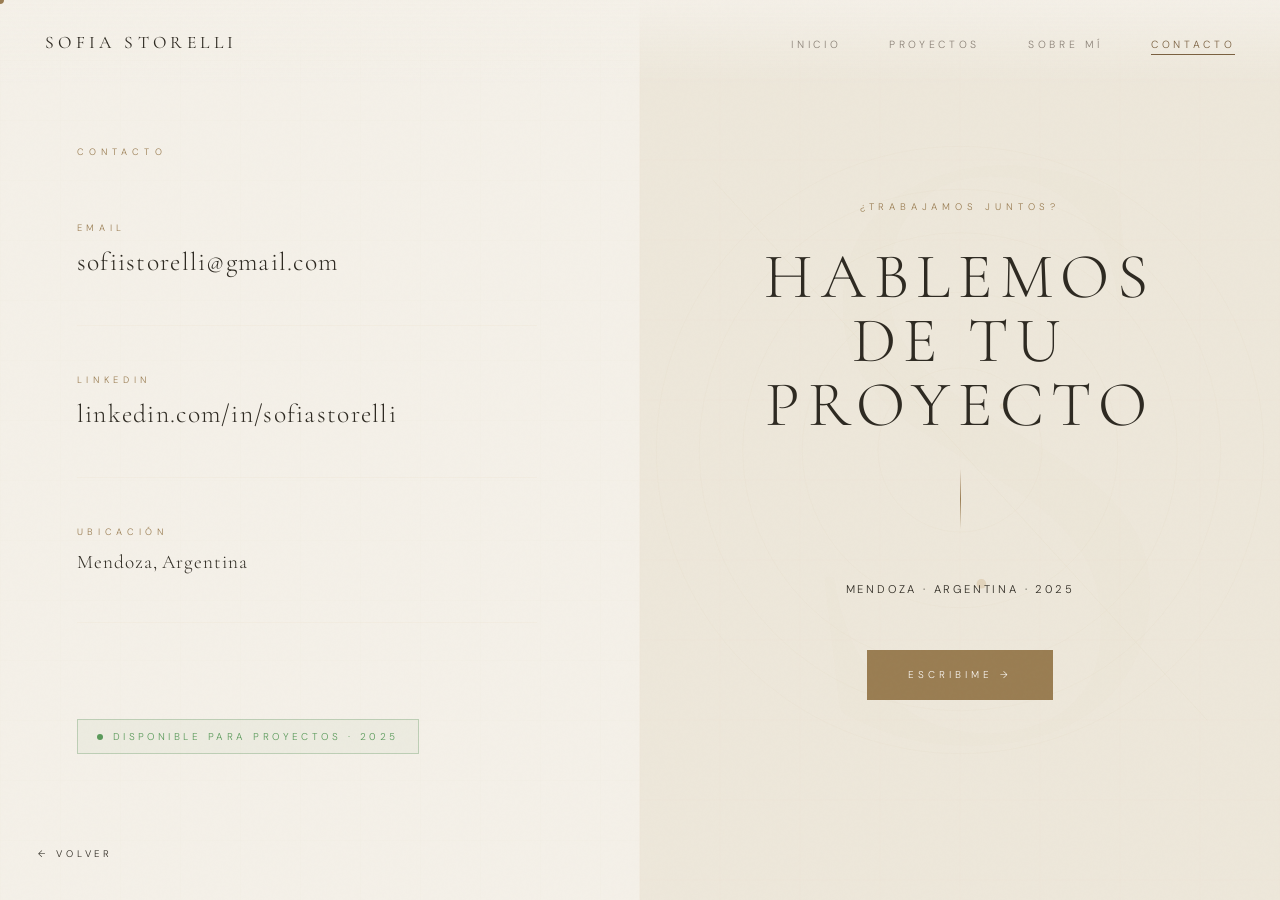
==== commit dfed07d0: "Update Contacto.html" ====
--- a/Contacto.html
+++ b/Contacto.html
@@ -222,7 +222,7 @@
       <div class="contact-info-item reveal reveal-delay-1">
         <div class="contact-info-label">Email</div>
         <div class="contact-info-value">
-          <a href="mailto:sofiistorelli@gmail.com">sofii.storelli@gmail.com</a>
+          <a href="mailto:sofiistorelli@gmail.com">sofiistorelli@gmail.com</a>
         </div>
       </div>
 
@@ -233,12 +233,6 @@
         </div>
       </div>
 
-      <div class="contact-info-item reveal reveal-delay-2">
-        <div class="contact-info-label">Instagram</div>
-        <div class="contact-info-value">
-          <a href="https://instagram.com/sofiastorelli.arq" target="_blank">@sofiastorelli.arq</a>
-        </div>
-      </div>
 
       <div class="contact-info-item reveal reveal-delay-3">
         <div class="contact-info-label">Ubicación</div>
@@ -268,11 +262,9 @@
       </h2>
       <div class="divider-v reveal reveal-delay-2"></div>
       <p class="contact-right-sub reveal reveal-delay-3">
-        Espacios que integran<br>
-        lo estético · lo funcional · lo social<br>
         Mendoza · Argentina · 2025
       </p>
-      <a href="mailto:sofia.storelli@gmail.com" class="btn btn-primary reveal reveal-delay-4" style="display:inline-flex">
+      <a href="mailto:sofiistorelli@gmail.com" class="btn btn-primary reveal reveal-delay-4" style="display:inline-flex">
         <span>Escribime →</span>
       </a>
     </div>
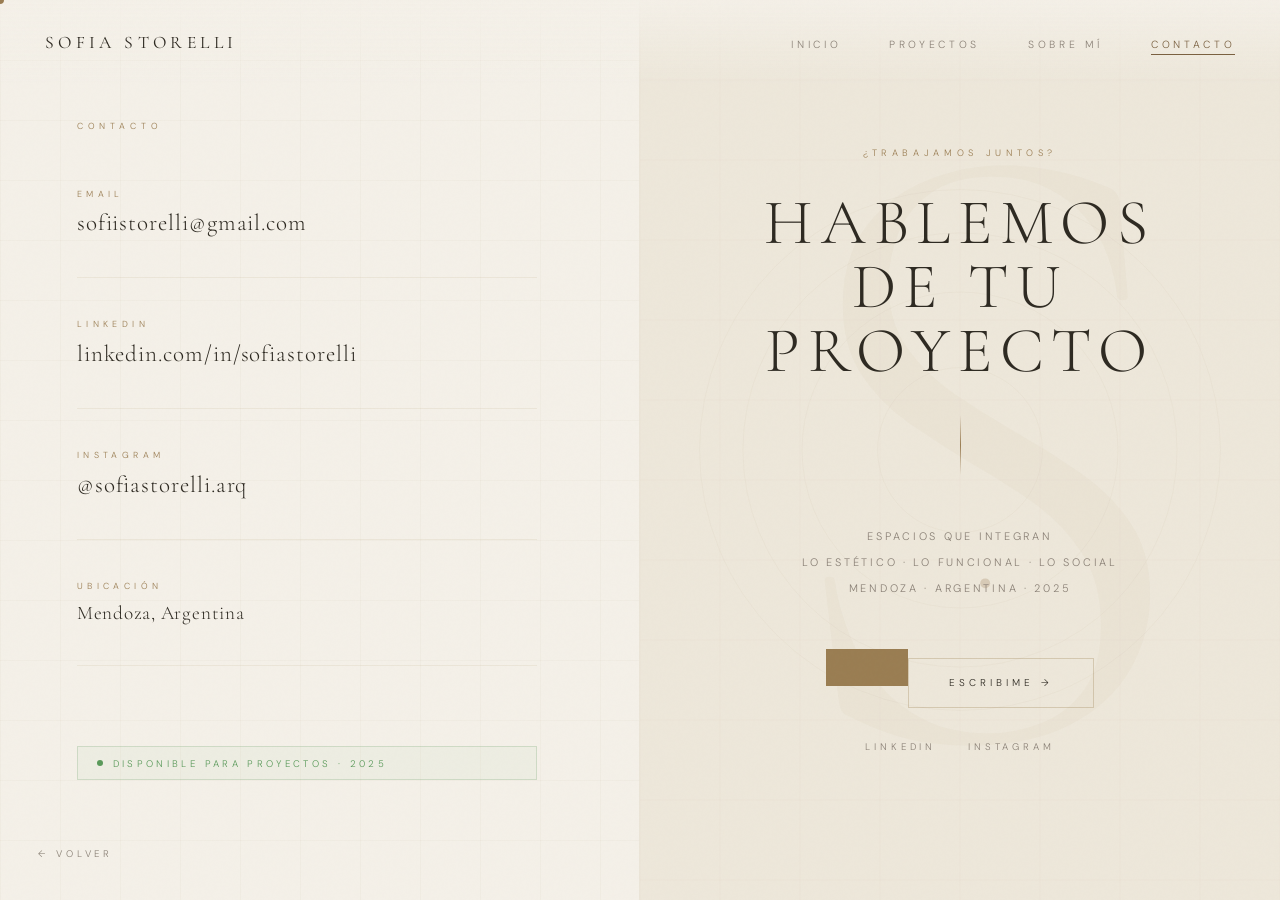
==== commit e0e26136: "Update Contacto.html" ====
--- a/Contacto.html
+++ b/Contacto.html
@@ -6,177 +6,117 @@
   <title>Contacto — Sofia Storelli</title>
   <link rel="stylesheet" href="Style.css">
   <style>
-    /* ── full viewport contact ── */
     body { overflow: hidden; }
     .contact-wrap {
-      height: 100vh;
-      display: grid;
-      grid-template-columns: 1fr 1fr;
-      overflow: hidden;
-    }
-
-    /* left: info panel */
+      height: 100vh; display: grid;
+      grid-template-columns: 1fr 1fr; overflow: hidden;
+    }
     .contact-left {
-      display: flex;
-      flex-direction: column;
-      justify-content: center;
-      padding: 8vh 8vw 8vh 6vw;
-      position: relative;
-      border-right: 1px solid rgba(201,169,122,0.06);
-    }
-    .contact-left-bg {
-      position: absolute;
-      inset: 0;
-      overflow: hidden;
-    }
-
-    /* right: animated panel */
+      display: flex; flex-direction: column; justify-content: center;
+      padding: 8vh 8vw 8vh 6vw; position: relative;
+      background: var(--crema);
+      border-right: 1px solid rgba(154,125,82,0.1);
+    }
+    /* subtle grid pattern */
+    .contact-left::before {
+      content: '';
+      position: absolute; inset: 0;
+      background-image: linear-gradient(rgba(154,125,82,0.04) 1px, transparent 1px),
+                        linear-gradient(90deg, rgba(154,125,82,0.04) 1px, transparent 1px);
+      background-size: 60px 60px;
+      pointer-events: none;
+    }
     .contact-right {
-      position: relative;
-      overflow: hidden;
-      display: flex;
-      flex-direction: column;
-      justify-content: center;
-      align-items: center;
+      position: relative; overflow: hidden;
+      display: flex; flex-direction: column;
+      justify-content: center; align-items: center;
       padding: 8vh 6vw;
-    }
-    .contact-right-bg {
-      position: absolute; inset: 0;
-      overflow: hidden;
-    }
-
-    /* ── large text decoration ── */
+      background: var(--arena);
+    }
+    .contact-info-item {
+      margin-bottom: 2.5rem; padding-bottom: 2.5rem;
+      border-bottom: 1px solid rgba(154,125,82,0.1);
+      position: relative; z-index: 1;
+    }
+    .contact-info-item:last-child { border-bottom: none; margin-bottom: 0; padding-bottom: 0; }
+    .contact-info-label {
+      font-size: 0.55rem; letter-spacing: 0.5em;
+      text-transform: uppercase; color: var(--gold); margin-bottom: 0.6rem;
+    }
+    .contact-info-value {
+      font-family: 'Cormorant Garamond', serif;
+      font-size: clamp(1.1rem, 1.8vw, 1.6rem);
+      font-weight: 300; color: var(--texto); letter-spacing: 0.04em;
+    }
+    .contact-info-value a { transition: color 0.3s; display: inline-block; }
+    .contact-info-value a:hover { color: var(--gold); }
+    .avail-badge {
+      display: inline-flex; align-items: center; gap: 0.6rem;
+      padding: 0.6rem 1.2rem; margin-top: 2.5rem;
+      border: 1px solid rgba(80,140,80,0.2);
+      background: rgba(80,140,80,0.04);
+      position: relative; z-index: 1;
+    }
+    .avail-dot { width: 6px; height: 6px; border-radius: 50%; background: #5a9a5a; animation: blinkDot 2s ease-in-out infinite; }
+    @keyframes blinkDot { 0%, 100% { opacity: 1; } 50% { opacity: 0.3; } }
+    .avail-text { font-size: 0.6rem; letter-spacing: 0.35em; text-transform: uppercase; color: #5a9a5a; }
+    /* Right panel */
     .contact-bg-letter {
       position: absolute;
-      font-family: 'Cormorant Garamond', serif;
-      font-size: 70vw;
-      font-weight: 300;
-      color: rgba(201,169,122,0.025);
-      line-height: 1;
-      top: 50%; left: 50%;
+      font-family: 'Cormorant Garamond', serif; font-size: 70vw;
+      font-weight: 300; color: rgba(154,125,82,0.04);
+      line-height: 1; top: 50%; left: 50%;
       transform: translate(-50%, -50%);
       pointer-events: none;
-      letter-spacing: -0.05em;
       animation: rotateSlow 60s linear infinite;
     }
-    @keyframes rotateSlow {
-      from { transform: translate(-50%,-50%) rotate(0deg); }
-      to   { transform: translate(-50%,-50%) rotate(360deg); }
-    }
-
-    /* ── contact info blocks ── */
-    .contact-info-item {
-      margin-bottom: 3rem;
-      padding-bottom: 3rem;
-      border-bottom: 1px solid rgba(201,169,122,0.06);
-    }
-    .contact-info-item:last-child {
-      border-bottom: none;
-      margin-bottom: 0;
-      padding-bottom: 0;
-    }
-    .contact-info-label {
-      font-size: 0.58rem;
-      letter-spacing: 0.5em;
-      text-transform: uppercase;
-      color: var(--gold);
-      margin-bottom: 0.75rem;
-    }
-    .contact-info-value {
-      font-family: 'Cormorant Garamond', serif;
-      font-size: clamp(1.2rem, 2vw, 1.8rem);
-      font-weight: 300;
-      color: var(--cream);
-      letter-spacing: 0.05em;
-    }
-    .contact-info-value a {
-      transition: color 0.3s;
-      display: inline-block;
-    }
-    .contact-info-value a:hover { color: var(--gold); }
-
-    /* ── availability badge ── */
-    .avail-badge {
-      display: inline-flex;
-      align-items: center;
-      gap: 0.6rem;
-      padding: 0.6rem 1.2rem;
-      border: 1px solid rgba(80,140,80,0.3);
-      background: rgba(80,140,80,0.05);
-      margin-top: 3rem;
-    }
-    .avail-dot {
-      width: 6px; height: 6px;
-      border-radius: 50%;
-      background: #5a9a5a;
-      animation: blinkDot 2s ease-in-out infinite;
-    }
-    @keyframes blinkDot {
-      0%, 100% { opacity: 1; }
-      50% { opacity: 0.3; }
-    }
-    .avail-text {
-      font-size: 0.62rem;
-      letter-spacing: 0.35em;
-      text-transform: uppercase;
-      color: #5a9a5a;
-    }
-
-    /* ── animated arch drawing ── */
-    #contact-canvas {
-      position: absolute; inset: 0;
-      width: 100%; height: 100%;
-      pointer-events: none;
-    }
-
-    /* ── right panel content ── */
-    .contact-right-inner {
-      position: relative;
-      z-index: 2;
-      text-align: center;
-    }
+    @keyframes rotateSlow { from { transform: translate(-50%,-50%) rotate(0deg); } to { transform: translate(-50%,-50%) rotate(360deg); } }
+    #contact-canvas { position: absolute; inset: 0; width: 100%; height: 100%; pointer-events: none; }
+    .contact-right-inner { position: relative; z-index: 2; text-align: center; }
     .contact-right-title {
       font-family: 'Cormorant Garamond', serif;
-      font-size: clamp(2.5rem, 5vw, 5rem);
-      font-weight: 300;
-      color: var(--cream);
-      text-transform: uppercase;
-      letter-spacing: 0.12em;
-      line-height: 1;
-      margin-bottom: 2rem;
+      font-size: clamp(2.5rem, 5vw, 5rem); font-weight: 300;
+      color: var(--texto); text-transform: uppercase;
+      letter-spacing: 0.12em; line-height: 1; margin-bottom: 2rem;
     }
     .contact-right-sub {
-      font-size: 0.7rem;
-      letter-spacing: 0.25em;
-      text-transform: uppercase;
-      color: var(--gray);
-      line-height: 2.2;
-      margin-bottom: 3rem;
+      font-size: 0.68rem; letter-spacing: 0.25em;
+      text-transform: uppercase; color: var(--texto-sua);
+      line-height: 2.4; margin-bottom: 3rem;
     }
     .divider-v {
-      width: 1px;
-      height: 60px;
+      width: 1px; height: 60px;
       background: linear-gradient(to bottom, transparent, var(--gold), transparent);
       margin: 0 auto 3rem;
     }
-
     .back-link {
-      position: fixed;
-      bottom: 2.5rem;
-      left: 3vw;
-      font-size: 0.6rem;
-      letter-spacing: 0.4em;
-      text-transform: uppercase;
-      color: var(--gray);
-      transition: color 0.3s;
-      z-index: 100;
+      position: fixed; bottom: 2.5rem; left: 3vw;
+      font-size: 0.6rem; letter-spacing: 0.4em;
+      text-transform: uppercase; color: var(--texto-sua);
+      transition: color 0.3s; z-index: 100;
     }
     .back-link:hover { color: var(--gold); }
-
+    /* Social links row */
+    .contact-socials {
+      display: flex; gap: 2rem; justify-content: center;
+      margin-top: 2rem; flex-wrap: wrap;
+    }
+    .contact-social-link {
+      font-size: 0.6rem; letter-spacing: 0.4em;
+      text-transform: uppercase; color: var(--texto-sua);
+      transition: color 0.3s; position: relative;
+    }
+    .contact-social-link::after {
+      content: ''; position: absolute; bottom: -3px; left: 0;
+      width: 0; height: 1px; background: var(--gold);
+      transition: width 0.4s;
+    }
+    .contact-social-link:hover { color: var(--gold); }
+    .contact-social-link:hover::after { width: 100%; }
     @media (max-width: 768px) {
       body { overflow: auto; }
       .contact-wrap { grid-template-columns: 1fr; height: auto; min-height: 100vh; }
-      .contact-left { border-right: none; border-bottom: 1px solid rgba(201,169,122,0.06); }
+      .contact-left { border-right: none; border-bottom: 1px solid rgba(154,125,82,0.1); }
       .contact-right { min-height: 60vh; }
     }
   </style>
@@ -187,7 +127,6 @@
 <div id="cursor-ring"></div>
 <div id="page-transition"></div>
 
-<!-- NAV -->
 <nav>
   <a href="index.html" class="nav-logo">Sofia Storelli</a>
   <ul class="nav-links">
@@ -201,142 +140,97 @@
 <a href="index.html" class="back-link">← Volver</a>
 
 <div class="contact-wrap">
-
-  <!-- LEFT — contact info -->
   <div class="contact-left">
-    <div class="contact-left-bg">
-      <!-- subtle grid lines -->
-      <svg width="100%" height="100%" xmlns="http://www.w3.org/2000/svg">
-        <defs>
-          <pattern id="grid" width="60" height="60" patternUnits="userSpaceOnUse">
-            <path d="M 60 0 L 0 0 0 60" fill="none" stroke="rgba(201,169,122,0.04)" stroke-width="0.5"/>
-          </pattern>
-        </defs>
-        <rect width="100%" height="100%" fill="url(#grid)"/>
-      </svg>
-    </div>
-
-    <div style="position:relative;z-index:2">
-      <div style="font-size:0.58rem;letter-spacing:0.55em;text-transform:uppercase;color:var(--gold);margin-bottom:4rem" class="reveal">Contacto</div>
-
-      <div class="contact-info-item reveal reveal-delay-1">
-        <div class="contact-info-label">Email</div>
-        <div class="contact-info-value">
-          <a href="mailto:sofiistorelli@gmail.com">sofiistorelli@gmail.com</a>
-        </div>
-      </div>
-
-      <div class="contact-info-item reveal reveal-delay-2">
-        <div class="contact-info-label">LinkedIn</div>
-        <div class="contact-info-value">
-          <a href="https://linkedin.com/in/sofiastorelli" target="_blank">linkedin.com/in/sofiastorelli</a>
-        </div>
-      </div>
-
-
-      <div class="contact-info-item reveal reveal-delay-3">
-        <div class="contact-info-label">Ubicación</div>
-        <div class="contact-info-value" style="font-size:clamp(1rem,1.5vw,1.4rem)">
-          Mendoza, Argentina
-        </div>
-      </div>
-
-      <div class="avail-badge reveal reveal-delay-4">
-        <div class="avail-dot"></div>
-        <span class="avail-text">Disponible para proyectos · 2025</span>
-      </div>
+    <div style="font-size:0.55rem;letter-spacing:0.55em;text-transform:uppercase;color:var(--gold);margin-bottom:3.5rem;position:relative;z-index:1" class="reveal">Contacto</div>
+
+    <div class="contact-info-item reveal reveal-delay-1">
+      <div class="contact-info-label">Email</div>
+      <div class="contact-info-value">
+        <a href="mailto:sofiistorelli@gmail.com">sofiistorelli@gmail.com</a>
+      </div>
+    </div>
+
+    <div class="contact-info-item reveal reveal-delay-2">
+      <div class="contact-info-label">LinkedIn</div>
+      <div class="contact-info-value">
+        <a href="https://linkedin.com/in/sofiastorelli" target="_blank">linkedin.com/in/sofiastorelli</a>
+      </div>
+    </div>
+
+    <div class="contact-info-item reveal reveal-delay-2">
+      <div class="contact-info-label">Instagram</div>
+      <div class="contact-info-value">
+        <a href="https://instagram.com/sofiastorelli.arq" target="_blank">@sofiastorelli.arq</a>
+      </div>
+    </div>
+
+    <div class="contact-info-item reveal reveal-delay-3">
+      <div class="contact-info-label">Ubicación</div>
+      <div class="contact-info-value" style="font-size:clamp(1rem,1.5vw,1.3rem)">
+        Mendoza, Argentina
+      </div>
+    </div>
+
+    <div class="avail-badge reveal reveal-delay-4">
+      <div class="avail-dot"></div>
+      <span class="avail-text">Disponible para proyectos · 2025</span>
     </div>
   </div>
 
-  <!-- RIGHT — animated visual -->
   <div class="contact-right">
-    <div class="contact-right-bg">
-      <canvas id="contact-canvas"></canvas>
-      <div class="contact-bg-letter">S</div>
-    </div>
+    <canvas id="contact-canvas"></canvas>
+    <div class="contact-bg-letter">S</div>
 
     <div class="contact-right-inner">
-      <div style="font-size:0.6rem;letter-spacing:0.5em;text-transform:uppercase;color:var(--gold);margin-bottom:2rem" class="reveal">¿Trabajamos juntos?</div>
+      <div style="font-size:0.58rem;letter-spacing:0.5em;text-transform:uppercase;color:var(--gold);margin-bottom:2rem" class="reveal">¿Trabajamos juntos?</div>
       <h2 class="contact-right-title reveal reveal-delay-1">
         Hablemos<br>de tu proyecto
       </h2>
       <div class="divider-v reveal reveal-delay-2"></div>
       <p class="contact-right-sub reveal reveal-delay-3">
+        Espacios que integran<br>
+        lo estético · lo funcional · lo social<br>
         Mendoza · Argentina · 2025
       </p>
       <a href="mailto:sofiistorelli@gmail.com" class="btn btn-primary reveal reveal-delay-4" style="display:inline-flex">
+        <a href="https://wa.me/5492615861499" target="_blank" class="btn btn-secondary">
         <span>Escribime →</span>
       </a>
+      <div class="contact-socials reveal reveal-delay-4">
+        <a href="https://linkedin.com/in/sofiastorelli" target="_blank" class="contact-social-link">LinkedIn</a>
+        <a href="https://instagram.com/sofiastorelli.arq" target="_blank" class="contact-social-link">Instagram</a>
+      </div>
     </div>
   </div>
-
 </div>
 
 <script src="Main.js"></script>
 <script>
-  /* ── Animated architectural lines on contact canvas ── */
   (function() {
     const canvas = document.getElementById('contact-canvas');
     if (!canvas) return;
     const ctx = canvas.getContext('2d');
     let w, h, t = 0;
-
-    function resize() {
-      w = canvas.width  = canvas.offsetWidth;
-      h = canvas.height = canvas.offsetHeight;
-    }
+    function resize() { w = canvas.width = canvas.offsetWidth; h = canvas.height = canvas.offsetHeight; }
     resize();
     window.addEventListener('resize', resize);
-
-    /* draw animated architectural composition */
     function draw() {
       ctx.clearRect(0, 0, w, h);
-
-      /* base grid — very faint */
-      ctx.strokeStyle = 'rgba(201,169,122,0.04)';
+      ctx.strokeStyle = 'rgba(154,125,82,0.05)';
       ctx.lineWidth = 0.5;
       const step = 80;
-      for (let x = 0; x <= w; x += step) {
-        ctx.beginPath(); ctx.moveTo(x, 0); ctx.lineTo(x, h); ctx.stroke();
+      for (let x = 0; x <= w; x += step) { ctx.beginPath(); ctx.moveTo(x,0); ctx.lineTo(x,h); ctx.stroke(); }
+      for (let y = 0; y <= h; y += step) { ctx.beginPath(); ctx.moveTo(0,y); ctx.lineTo(w,y); ctx.stroke(); }
+      ctx.strokeStyle = 'rgba(154,125,82,0.08)';
+      for (let i = 0; i < 4; i++) {
+        const r = 80 + i*60 + Math.sin(t*0.3+i)*20;
+        ctx.beginPath(); ctx.arc(w*0.5, h*0.5, r, 0, Math.PI*2); ctx.stroke();
       }
-      for (let y = 0; y <= h; y += step) {
-        ctx.beginPath(); ctx.moveTo(0, y); ctx.lineTo(w, y); ctx.stroke();
-      }
-
-      /* animated arcs */
-      ctx.strokeStyle = 'rgba(201,169,122,0.07)';
-      ctx.lineWidth = 0.5;
-      for (let i = 0; i < 5; i++) {
-        const radius = 80 + i * 60 + Math.sin(t * 0.3 + i) * 20;
-        ctx.beginPath();
-        ctx.arc(w * 0.5, h * 0.5, radius, 0, Math.PI * 2);
-        ctx.stroke();
-      }
-
-      /* diagonal animated lines */
-      ctx.strokeStyle = 'rgba(201,169,122,0.1)';
-      ctx.lineWidth = 0.5;
-      const x1 = w * 0.1 + Math.sin(t * 0.4) * w * 0.1;
-      const y1 = h * 0.1 + Math.cos(t * 0.3) * h * 0.1;
-      ctx.beginPath();
-      ctx.moveTo(x1, y1);
-      ctx.lineTo(w - x1, h - y1);
-      ctx.stroke();
-
-      /* pulsing intersection dots */
-      const nx = w * 0.5 + Math.sin(t * 0.5) * w * 0.2;
-      const ny = h * 0.5 + Math.cos(t * 0.4) * h * 0.15;
-      const pulse = (Math.sin(t * 1.2) + 1) / 2;
-      ctx.beginPath();
-      ctx.arc(nx, ny, 2 + pulse * 4, 0, Math.PI * 2);
-      ctx.fillStyle = `rgba(201,169,122,${0.15 + pulse * 0.25})`;
-      ctx.fill();
-
-      ctx.beginPath();
-      ctx.arc(w - nx + w * 0.1, h - ny + h * 0.1, 2 + (1-pulse) * 3, 0, Math.PI * 2);
-      ctx.fillStyle = `rgba(201,169,122,${0.1 + (1-pulse) * 0.2})`;
-      ctx.fill();
-
+      const nx = w*0.5 + Math.sin(t*0.5)*w*0.2;
+      const ny = h*0.5 + Math.cos(t*0.4)*h*0.15;
+      const pulse = (Math.sin(t*1.2)+1)/2;
+      ctx.beginPath(); ctx.arc(nx, ny, 2+pulse*4, 0, Math.PI*2);
+      ctx.fillStyle = `rgba(154,125,82,${0.12+pulse*0.2})`; ctx.fill();
       t += 0.012;
       requestAnimationFrame(draw);
     }
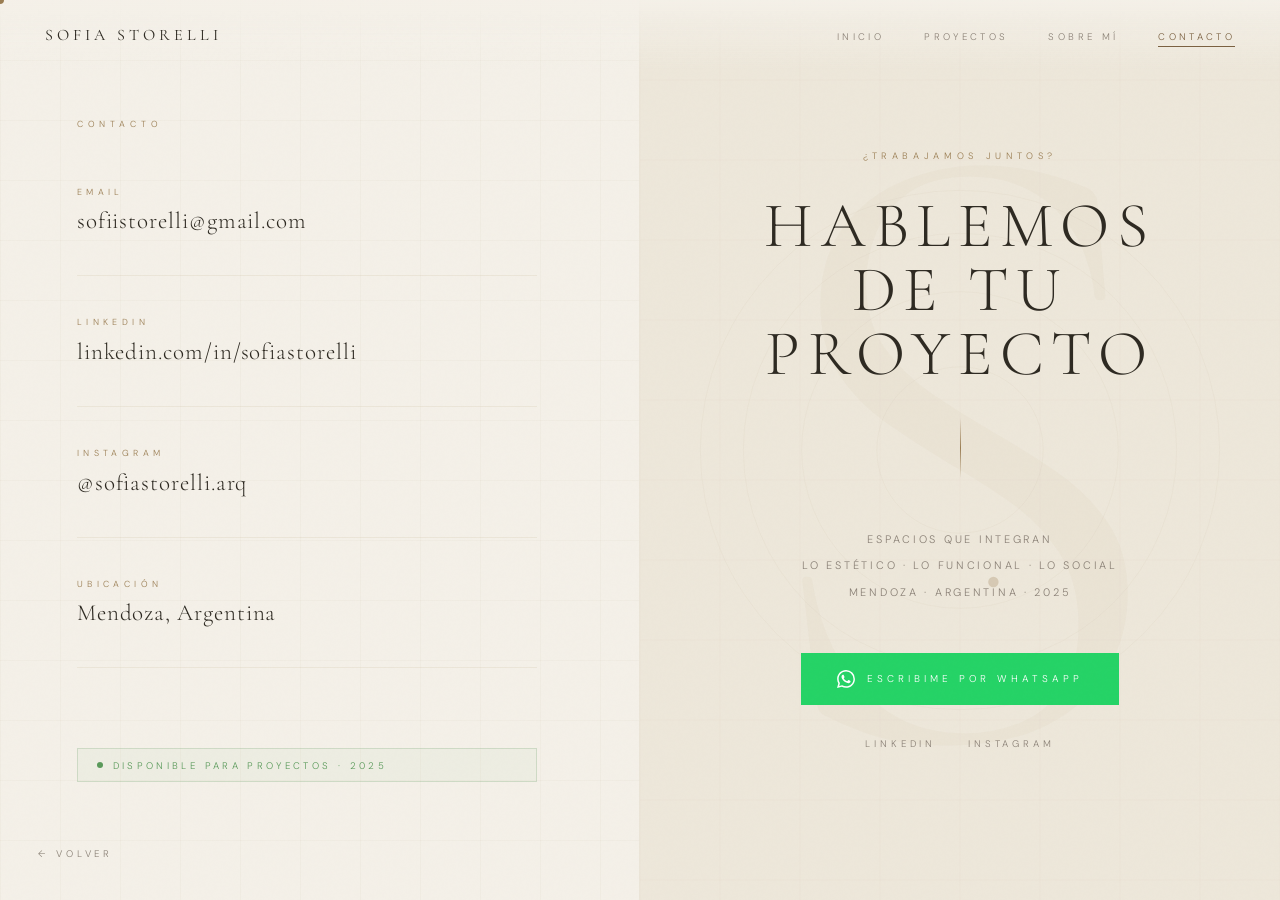
==== commit d6bc092a: "Update Contacto.html" ====
--- a/Contacto.html
+++ b/Contacto.html
@@ -17,21 +17,19 @@
       background: var(--crema);
       border-right: 1px solid rgba(154,125,82,0.1);
     }
-    /* subtle grid pattern */
+    /* grid pattern */
     .contact-left::before {
-      content: '';
-      position: absolute; inset: 0;
-      background-image: linear-gradient(rgba(154,125,82,0.04) 1px, transparent 1px),
-                        linear-gradient(90deg, rgba(154,125,82,0.04) 1px, transparent 1px);
-      background-size: 60px 60px;
-      pointer-events: none;
+      content: ''; position: absolute; inset: 0;
+      background-image:
+        linear-gradient(rgba(154,125,82,0.04) 1px, transparent 1px),
+        linear-gradient(90deg, rgba(154,125,82,0.04) 1px, transparent 1px);
+      background-size: 60px 60px; pointer-events: none;
     }
     .contact-right {
       position: relative; overflow: hidden;
       display: flex; flex-direction: column;
       justify-content: center; align-items: center;
-      padding: 8vh 6vw;
-      background: var(--arena);
+      padding: 8vh 6vw; background: var(--arena);
     }
     .contact-info-item {
       margin-bottom: 2.5rem; padding-bottom: 2.5rem;
@@ -48,7 +46,7 @@
       font-size: clamp(1.1rem, 1.8vw, 1.6rem);
       font-weight: 300; color: var(--texto); letter-spacing: 0.04em;
     }
-    .contact-info-value a { transition: color 0.3s; display: inline-block; }
+    .contact-info-value a { transition: color 0.3s; }
     .contact-info-value a:hover { color: var(--gold); }
     .avail-badge {
       display: inline-flex; align-items: center; gap: 0.6rem;
@@ -89,6 +87,27 @@
       background: linear-gradient(to bottom, transparent, var(--gold), transparent);
       margin: 0 auto 3rem;
     }
+    /* WPP button — green */
+    .btn-wpp {
+      display: inline-flex; align-items: center; gap: 0.75rem;
+      padding: 1rem 2.2rem;
+      background: #25d366;
+      border: 1px solid #25d366;
+      color: #fff;
+      font-size: 0.62rem; letter-spacing: 0.4em; text-transform: uppercase;
+      position: relative; overflow: hidden;
+      transition: background 0.3s, border-color 0.3s;
+      cursor: pointer;
+    }
+    .btn-wpp::before {
+      content: ''; position: absolute; inset: 0;
+      background: #128c4a;
+      transform: translateX(-101%);
+      transition: transform 0.5s cubic-bezier(0.85,0,0.15,1);
+    }
+    .btn-wpp:hover::before { transform: translateX(0); }
+    .btn-wpp span { position: relative; z-index: 1; }
+    .btn-wpp svg { position: relative; z-index: 1; width: 18px; height: 18px; fill: #fff; flex-shrink: 0; }
     .back-link {
       position: fixed; bottom: 2.5rem; left: 3vw;
       font-size: 0.6rem; letter-spacing: 0.4em;
@@ -96,7 +115,6 @@
       transition: color 0.3s; z-index: 100;
     }
     .back-link:hover { color: var(--gold); }
-    /* Social links row */
     .contact-socials {
       display: flex; gap: 2rem; justify-content: center;
       margin-top: 2rem; flex-wrap: wrap;
@@ -108,16 +126,18 @@
     }
     .contact-social-link::after {
       content: ''; position: absolute; bottom: -3px; left: 0;
-      width: 0; height: 1px; background: var(--gold);
-      transition: width 0.4s;
+      width: 0; height: 1px; background: var(--gold); transition: width 0.4s;
     }
     .contact-social-link:hover { color: var(--gold); }
     .contact-social-link:hover::after { width: 100%; }
-    @media (max-width: 768px) {
+
+    @media (max-width: 900px) {
       body { overflow: auto; }
-      .contact-wrap { grid-template-columns: 1fr; height: auto; min-height: 100vh; }
-      .contact-left { border-right: none; border-bottom: 1px solid rgba(154,125,82,0.1); }
-      .contact-right { min-height: 60vh; }
+      .contact-wrap { grid-template-columns: 1fr; height: auto; min-height: 100vh; overflow: visible; }
+      .contact-left { padding: 14vh 6vw 6vh; border-right: none; border-bottom: 1px solid rgba(154,125,82,0.1); }
+      .contact-right { min-height: 70vh; padding: 6vh 6vw; }
+      .contact-bg-letter { font-size: 120vw; }
+      .back-link { display: none; }
     }
   </style>
 </head>
@@ -135,7 +155,16 @@
     <li><a href="Sobre mi.html">Sobre mí</a></li>
     <li><a href="Contacto.html" class="active">Contacto</a></li>
   </ul>
+  <button class="nav-hamburger" aria-label="Menú">
+    <span></span><span></span><span></span>
+  </button>
 </nav>
+<div class="nav-mobile-menu">
+  <a href="index.html">Inicio</a>
+  <a href="Proyectos.html">Proyectos</a>
+  <a href="Sobre mi.html">Sobre mí</a>
+  <a href="Contacto.html" class="active">Contacto</a>
+</div>
 
 <a href="index.html" class="back-link">← Volver</a>
 
@@ -153,22 +182,20 @@
     <div class="contact-info-item reveal reveal-delay-2">
       <div class="contact-info-label">LinkedIn</div>
       <div class="contact-info-value">
-        <a href="https://linkedin.com/in/sofiastorelli" target="_blank">linkedin.com/in/sofiastorelli</a>
+        <a href="https://linkedin.com/in/sofiastorelli" target="_blank" rel="noopener">linkedin.com/in/sofiastorelli</a>
       </div>
     </div>
 
     <div class="contact-info-item reveal reveal-delay-2">
       <div class="contact-info-label">Instagram</div>
       <div class="contact-info-value">
-        <a href="https://instagram.com/sofiastorelli.arq" target="_blank">@sofiastorelli.arq</a>
+        <a href="https://instagram.com/sofiastorelli.arq" target="_blank" rel="noopener">@sofiastorelli.arq</a>
       </div>
     </div>
 
     <div class="contact-info-item reveal reveal-delay-3">
       <div class="contact-info-label">Ubicación</div>
-      <div class="contact-info-value" style="font-size:clamp(1rem,1.5vw,1.3rem)">
-        Mendoza, Argentina
-      </div>
+      <div class="contact-info-value">Mendoza, Argentina</div>
     </div>
 
     <div class="avail-badge reveal reveal-delay-4">
@@ -192,50 +219,23 @@
         lo estético · lo funcional · lo social<br>
         Mendoza · Argentina · 2025
       </p>
-      <a href="mailto:sofiistorelli@gmail.com" class="btn btn-primary reveal reveal-delay-4" style="display:inline-flex">
-        <a href="https://wa.me/5492615861499" target="_blank" class="btn btn-secondary">
-        <span>Escribime →</span>
+
+      <!-- Solo WhatsApp -->
+      <a href="https://wa.me/5492615861499" target="_blank" rel="noopener" class="btn-wpp reveal reveal-delay-4">
+        <svg viewBox="0 0 24 24" xmlns="http://www.w3.org/2000/svg">
+          <path d="M17.472 14.382c-.297-.149-1.758-.867-2.03-.967-.273-.099-.471-.148-.67.15-.197.297-.767.966-.94 1.164-.173.199-.347.223-.644.075-.297-.15-1.255-.463-2.39-1.475-.883-.788-1.48-1.761-1.653-2.059-.173-.297-.018-.458.13-.606.134-.133.298-.347.446-.52.149-.174.198-.298.298-.497.099-.198.05-.371-.025-.52-.075-.149-.669-1.612-.916-2.207-.242-.579-.487-.5-.669-.51-.173-.008-.371-.01-.57-.01-.198 0-.52.074-.792.372-.272.297-1.04 1.016-1.04 2.479 0 1.462 1.065 2.875 1.213 3.074.149.198 2.096 3.2 5.077 4.487.709.306 1.262.489 1.694.625.712.227 1.36.195 1.871.118.571-.085 1.758-.719 2.006-1.413.248-.694.248-1.289.173-1.413-.074-.124-.272-.198-.57-.347m-5.421 7.403h-.004a9.87 9.87 0 01-5.031-1.378l-.361-.214-3.741.982.998-3.648-.235-.374a9.86 9.86 0 01-1.51-5.26c.001-5.45 4.436-9.884 9.888-9.884 2.64 0 5.122 1.03 6.988 2.898a9.825 9.825 0 012.893 6.994c-.003 5.45-4.437 9.884-9.885 9.884m8.413-18.297A11.815 11.815 0 0012.05 0C5.495 0 .16 5.335.157 11.892c0 2.096.547 4.142 1.588 5.945L.057 24l6.305-1.654a11.882 11.882 0 005.683 1.448h.005c6.554 0 11.89-5.335 11.893-11.893a11.821 11.821 0 00-3.48-8.413z"/>
+        </svg>
+        <span>Escribime por WhatsApp</span>
       </a>
+
       <div class="contact-socials reveal reveal-delay-4">
-        <a href="https://linkedin.com/in/sofiastorelli" target="_blank" class="contact-social-link">LinkedIn</a>
-        <a href="https://instagram.com/sofiastorelli.arq" target="_blank" class="contact-social-link">Instagram</a>
+        <a href="https://linkedin.com/in/sofiastorelli" target="_blank" rel="noopener" class="contact-social-link">LinkedIn</a>
+        <a href="https://instagram.com/sofiastorelli.arq" target="_blank" rel="noopener" class="contact-social-link">Instagram</a>
       </div>
     </div>
   </div>
 </div>
 
 <script src="Main.js"></script>
-<script>
-  (function() {
-    const canvas = document.getElementById('contact-canvas');
-    if (!canvas) return;
-    const ctx = canvas.getContext('2d');
-    let w, h, t = 0;
-    function resize() { w = canvas.width = canvas.offsetWidth; h = canvas.height = canvas.offsetHeight; }
-    resize();
-    window.addEventListener('resize', resize);
-    function draw() {
-      ctx.clearRect(0, 0, w, h);
-      ctx.strokeStyle = 'rgba(154,125,82,0.05)';
-      ctx.lineWidth = 0.5;
-      const step = 80;
-      for (let x = 0; x <= w; x += step) { ctx.beginPath(); ctx.moveTo(x,0); ctx.lineTo(x,h); ctx.stroke(); }
-      for (let y = 0; y <= h; y += step) { ctx.beginPath(); ctx.moveTo(0,y); ctx.lineTo(w,y); ctx.stroke(); }
-      ctx.strokeStyle = 'rgba(154,125,82,0.08)';
-      for (let i = 0; i < 4; i++) {
-        const r = 80 + i*60 + Math.sin(t*0.3+i)*20;
-        ctx.beginPath(); ctx.arc(w*0.5, h*0.5, r, 0, Math.PI*2); ctx.stroke();
-      }
-      const nx = w*0.5 + Math.sin(t*0.5)*w*0.2;
-      const ny = h*0.5 + Math.cos(t*0.4)*h*0.15;
-      const pulse = (Math.sin(t*1.2)+1)/2;
-      ctx.beginPath(); ctx.arc(nx, ny, 2+pulse*4, 0, Math.PI*2);
-      ctx.fillStyle = `rgba(154,125,82,${0.12+pulse*0.2})`; ctx.fill();
-      t += 0.012;
-      requestAnimationFrame(draw);
-    }
-    draw();
-  })();
-</script>
 </body>
 </html>
--- a/Style.css
+++ b/Style.css
@@ -8,37 +8,26 @@
 
 /* ─── VARIABLES ─────────────────────────────────────────────── */
 :root {
-  /* Fondos - del más claro al más oscuro */
-  --blanco:      #faf8f4;   /* blanco hueso */
-  --crema:       #f4f0e8;   /* crema cálida */
-  --arena:       #ede7da;   /* arena suave */
-  --lino:        #e0d8c8;   /* lino */
-  --arena-osc:   #c8bfaa;   /* arena oscura */
-
-  /* Texto */
-  --texto:       #2e2a22;   /* marrón casi negro */
-  --texto-med:   #5a5248;   /* marrón medio */
-  --texto-sua:   #8a8076;   /* gris cálido */
-  --texto-min:   #b0a898;   /* gris arena mínimo */
-
-  /* Acento dorado / cobre */
-  --gold:        #9a7d52;   /* cobre dorado */
-  --gold-pal:    #c4a87a;   /* dorado pálido */
-  --gold-dim:    #7a6040;   /* cobre oscuro */
-
-  /* Grises arquitectónicos */
-  --gris:        #d4cfc6;   /* gris cálido claro */
-  --gris-med:    #9e9890;   /* gris medio */
-  --gris-osc:    #6a6460;   /* gris oscuro */
-
-  /* Sombras */
+  --blanco:      #faf8f4;
+  --crema:       #f4f0e8;
+  --arena:       #ede7da;
+  --lino:        #e0d8c8;
+  --arena-osc:   #c8bfaa;
+  --texto:       #2e2a22;
+  --texto-med:   #5a5248;
+  --texto-sua:   #8a8076;
+  --texto-min:   #b0a898;
+  --gold:        #9a7d52;
+  --gold-pal:    #c4a87a;
+  --gold-dim:    #7a6040;
+  --gris:        #d4cfc6;
+  --gris-med:    #9e9890;
+  --gris-osc:    #6a6460;
   --sombra-sua:  rgba(46,42,34,0.06);
   --sombra-med:  rgba(46,42,34,0.12);
   --sombra-foc:  rgba(154,125,82,0.15);
-
   --font-display: 'Cormorant Garamond', Georgia, serif;
   --font-body:    'DM Sans', sans-serif;
-
   --ease-expo: cubic-bezier(0.16, 1, 0.3, 1);
   --ease-back: cubic-bezier(0.34, 1.56, 0.64, 1);
   --ease-circ: cubic-bezier(0.85, 0, 0.15, 1);
@@ -107,27 +96,26 @@
   position: fixed; top: 0; left: 0; right: 0;
   z-index: 1000;
   display: flex; justify-content: space-between; align-items: center;
-  padding: 2rem 3.5vw;
+  padding: 1.5rem 3.5vw;
 }
 nav::before {
   content: '';
   position: absolute; inset: 0;
-  background: linear-gradient(to bottom, rgba(244,240,232,0.92) 0%, transparent 100%);
+  background: linear-gradient(to bottom, rgba(244,240,232,0.95) 0%, transparent 100%);
   pointer-events: none;
-  backdrop-filter: blur(0px);
 }
 .nav-logo {
   font-family: var(--font-display);
-  font-size: 1.1rem; font-weight: 400;
+  font-size: 1rem; font-weight: 400;
   letter-spacing: 0.25em; text-transform: uppercase;
   color: var(--texto); position: relative; z-index: 1;
 }
 .nav-links {
-  display: flex; gap: 3rem;
+  display: flex; gap: 2.5rem;
   list-style: none; position: relative; z-index: 1;
 }
 .nav-links a {
-  font-size: 0.65rem; letter-spacing: 0.35em;
+  font-size: 0.6rem; letter-spacing: 0.35em;
   text-transform: uppercase; color: var(--texto-sua);
   transition: color 0.3s; position: relative;
 }
@@ -141,6 +129,59 @@
 .nav-links a:hover::after { width: 100%; }
 .nav-links a.active { color: var(--gold-dim); }
 .nav-links a.active::after { width: 100%; background: var(--gold-dim); }
+
+/* ─── HAMBURGER MOBILE ───────────────────────────────────────── */
+.nav-hamburger {
+  display: none;
+  flex-direction: column;
+  gap: 5px;
+  cursor: pointer;
+  position: relative;
+  z-index: 1;
+  padding: 4px;
+  background: none;
+  border: none;
+}
+.nav-hamburger span {
+  display: block;
+  width: 22px; height: 1px;
+  background: var(--texto);
+  transition: transform 0.3s, opacity 0.3s;
+}
+.nav-hamburger.open span:nth-child(1) { transform: translateY(6px) rotate(45deg); }
+.nav-hamburger.open span:nth-child(2) { opacity: 0; }
+.nav-hamburger.open span:nth-child(3) { transform: translateY(-6px) rotate(-45deg); }
+
+/* Mobile menu overlay */
+.nav-mobile-menu {
+  display: none;
+  position: fixed;
+  inset: 0;
+  background: var(--crema);
+  z-index: 999;
+  flex-direction: column;
+  align-items: center;
+  justify-content: center;
+  gap: 2.5rem;
+  opacity: 0;
+  pointer-events: none;
+  transition: opacity 0.4s var(--ease-expo);
+}
+.nav-mobile-menu.open {
+  opacity: 1;
+  pointer-events: all;
+}
+.nav-mobile-menu a {
+  font-family: var(--font-display);
+  font-size: clamp(2.5rem, 10vw, 4rem);
+  font-weight: 300;
+  letter-spacing: 0.1em;
+  text-transform: uppercase;
+  color: var(--texto);
+  transition: color 0.3s;
+}
+.nav-mobile-menu a:hover,
+.nav-mobile-menu a.active { color: var(--gold); }
 
 /* ─── HERO ───────────────────────────────────────────────────── */
 .hero {
@@ -168,7 +209,7 @@
 }
 .hero-name {
   font-family: var(--font-display);
-  font-size: clamp(5rem, 14vw, 13rem);
+  font-size: clamp(4rem, 14vw, 13rem);
   font-weight: 300; line-height: 0.88;
   letter-spacing: -0.01em; color: var(--texto);
 }
@@ -256,6 +297,7 @@
 }
 .section-label::before {
   content: ''; width: 3rem; height: 1px; background: var(--gold);
+  flex-shrink: 0;
 }
 
 /* ─── PROJECT PREVIEW GRID ───────────────────────────────────── */
@@ -267,49 +309,54 @@
   position: relative; overflow: hidden;
   aspect-ratio: 16/9; cursor: none;
   background: var(--arena);
+  display: block;
 }
 .preview-card-sm { aspect-ratio: 4/3; }
-.preview-card-bg { position: absolute; inset: 0; transition: transform 0.9s var(--ease-expo); }
+.preview-card-bg {
+  position: absolute; inset: 0;
+  transition: transform 0.9s var(--ease-expo);
+  background-size: cover !important;
+  background-position: center !important;
+  background-repeat: no-repeat !important;
+}
 .preview-card:hover .preview-card-bg { transform: scale(1.06); }
 .preview-card-overlay {
   position: absolute; inset: 0;
-  background: linear-gradient(135deg, rgba(46,42,34,0.3) 0%, rgba(46,42,34,0.05) 100%);
+  background: linear-gradient(135deg, rgba(46,42,34,0.4) 0%, rgba(46,42,34,0.1) 100%);
   transition: background 0.6s;
 }
 .preview-card:hover .preview-card-overlay {
-  background: linear-gradient(135deg, rgba(46,42,34,0.2) 0%, rgba(46,42,34,0.02) 100%);
+  background: linear-gradient(135deg, rgba(46,42,34,0.25) 0%, rgba(46,42,34,0.05) 100%);
 }
 .preview-card-info { position: absolute; bottom: 2rem; left: 2rem; z-index: 2; }
 .preview-card-num {
   font-size: 0.55rem; letter-spacing: 0.5em;
-  color: var(--gold); text-transform: uppercase; margin-bottom: 0.5rem;
+  color: var(--gold-pal); text-transform: uppercase; margin-bottom: 0.5rem;
 }
 .preview-card-title {
   font-family: var(--font-display);
   font-size: clamp(1.5rem, 3vw, 3rem);
-  font-weight: 300; color: var(--texto);
+  font-weight: 300; color: white;
   letter-spacing: 0.05em; line-height: 1;
 }
 .preview-card-type {
   font-size: 0.6rem; letter-spacing: 0.3em;
-  text-transform: uppercase; color: var(--texto-sua); margin-top: 0.5rem;
+  text-transform: uppercase; color: rgba(255,255,255,0.65); margin-top: 0.5rem;
 }
 .preview-card-arrow {
   position: absolute; bottom: 2rem; right: 2rem;
   width: 44px; height: 44px;
-  border: 1px solid rgba(154,125,82,0.3);
+  border: 1px solid rgba(255,255,255,0.3);
   border-radius: 50%;
   display: flex; align-items: center; justify-content: center;
   z-index: 2;
   transition: border-color 0.3s, transform 0.5s var(--ease-back), background 0.3s;
 }
 .preview-card:hover .preview-card-arrow {
-  border-color: var(--gold); background: var(--gold);
+  border-color: var(--gold-pal); background: var(--gold);
   transform: rotate(-45deg);
 }
-.preview-card-arrow svg { width: 14px; height: 14px; fill: none; stroke: var(--texto); stroke-width: 1.5; }
-.preview-card:hover .preview-card-arrow svg { stroke: var(--blanco); }
-.card-svg { width: 100%; height: 100%; position: absolute; inset: 0; }
+.preview-card-arrow svg { width: 14px; height: 14px; fill: none; stroke: white; stroke-width: 1.5; }
 
 /* ─── MANIFESTO ──────────────────────────────────────────────── */
 .manifesto {
@@ -321,7 +368,7 @@
 }
 .manifesto-text {
   font-family: var(--font-display);
-  font-size: clamp(1.8rem, 3.5vw, 3.2rem);
+  font-size: clamp(1.6rem, 3.5vw, 3.2rem);
   font-weight: 300; line-height: 1.35;
   color: var(--texto); font-style: italic;
 }
@@ -342,7 +389,7 @@
 }
 .btn {
   display: inline-flex; align-items: center; gap: 1rem;
-  padding: 1.1rem 2.5rem;
+  padding: 1rem 2.2rem;
   font-size: 0.62rem; letter-spacing: 0.4em; text-transform: uppercase;
   border: 1px solid rgba(154,125,82,0.3);
   color: var(--texto); position: relative; overflow: hidden;
@@ -366,6 +413,7 @@
 #h-scroll-track {
   display: flex; width: max-content; height: 100vh;
   transition: transform 1s cubic-bezier(0.77,0,0.175,1);
+  will-change: transform;
 }
 .proj-panel {
   width: 100vw; height: 100vh; flex-shrink: 0;
@@ -375,17 +423,29 @@
 .panel-chiamo { background: var(--arena); }
 .panel-urku   { background: var(--lino); }
 .panel-radix  { background: var(--crema); }
+.panel-kairos { background: #1a1814; }
+
+/* Kairos dark text overrides */
+.panel-kairos .proj-title { color: var(--crema); }
+.panel-kairos .proj-tag   { color: var(--gold-pal); }
+.panel-kairos .proj-desc  { color: rgba(240,236,227,0.65); }
+.panel-kairos .proj-meta-list { border-top-color: rgba(201,169,122,0.12); }
+.panel-kairos .proj-meta-list dt { color: rgba(201,169,122,0.6); }
+.panel-kairos .proj-meta-list dd { color: var(--crema); }
+.panel-kairos .tesis-badge { color: var(--gold-pal); border-color: var(--gold-pal); }
+
 .proj-panel-left {
   padding: 14vh 5vw 8vh;
   display: flex; flex-direction: column; justify-content: flex-end;
-  position: relative; z-index: 2;
+  position: relative; z-index: 2; overflow-y: auto;
 }
 .proj-panel-right { position: relative; overflow: hidden; }
-.proj-panel-visual {
+.proj-panel-img {
   position: absolute; inset: 0;
   transition: transform 1.4s cubic-bezier(0.16,1,0.3,1);
 }
-.proj-panel:hover .proj-panel-visual { transform: scale(1.05); }
+.proj-panel-img img { width: 100%; height: 100%; object-fit: cover; display: block; }
+.proj-panel:hover .proj-panel-img { transform: scale(1.04); }
 
 .proj-number {
   font-family: var(--font-display); font-size: 8rem;
@@ -421,6 +481,27 @@
 .color-palette { display: flex; gap: 0.5rem; margin-bottom: 2rem; }
 .palette-dot { width: 18px; height: 18px; border-radius: 50%; }
 
+/* TESIS BADGE */
+.tesis-badge {
+  display: inline-block; padding: 0.5rem 1.2rem;
+  border: 1px solid var(--gold);
+  font-size: 0.6rem; letter-spacing: 0.4em;
+  text-transform: uppercase; color: var(--gold); margin-bottom: 2rem;
+}
+.tesis-stat {
+  text-align: center; padding: 1.5rem;
+  border: 1px solid rgba(154,125,82,0.12);
+  background: rgba(154,125,82,0.04);
+}
+.tesis-stat-num {
+  font-family: var(--font-display); font-size: 3rem;
+  font-weight: 300; line-height: 1; margin-bottom: 0.5rem;
+}
+.tesis-stat-label {
+  font-size: 0.55rem; letter-spacing: 0.4em;
+  text-transform: uppercase;
+}
+
 /* PANEL NAV */
 .panel-nav {
   position: fixed; right: 3vw; top: 50%;
@@ -429,20 +510,22 @@
 }
 .panel-nav-dot {
   width: 5px; height: 5px; border-radius: 50%;
-  background: var(--gris); cursor: none;
+  background: var(--gris); cursor: pointer;
   transition: background 0.3s, transform 0.3s;
 }
 .panel-nav-dot.active { background: var(--gold); transform: scale(1.6); }
 .projects-progress {
   position: fixed; bottom: 0; left: 0; height: 2px;
   background: var(--gold); z-index: 500;
-  transform-origin: left; transform: scaleX(0); transition: transform 0.1s;
+  transform-origin: left; transform: scaleX(0);
+  transition: transform 0.6s var(--ease-expo);
 }
 .panel-counter {
   position: fixed; top: 50%; left: 3vw;
   transform: translateY(-50%) rotate(-90deg);
   font-size: 0.55rem; letter-spacing: 0.5em;
   text-transform: uppercase; color: var(--gris-med); z-index: 500;
+  transform-origin: center;
 }
 .scroll-keys {
   position: fixed; bottom: 2.5rem; left: 50%; transform: translateX(-50%);
@@ -454,49 +537,93 @@
   border: 1px solid rgba(154,125,82,0.25);
   padding: 0.3rem 0.6rem; font-size: 0.55rem; color: var(--gold);
 }
-
-/* TESIS PANEL */
-.tesis-badge {
-  display: inline-block; padding: 0.5rem 1.2rem;
-  border: 1px solid var(--gold);
-  font-size: 0.6rem; letter-spacing: 0.4em;
-  text-transform: uppercase; color: var(--gold); margin-bottom: 2rem;
-}
-.tesis-stat {
-  text-align: center; padding: 2rem;
-  border: 1px solid rgba(154,125,82,0.1);
-  background: rgba(154,125,82,0.03);
-}
-.tesis-stat-num {
-  font-family: var(--font-display); font-size: 3.5rem;
-  font-weight: 300; color: var(--texto); line-height: 1; margin-bottom: 0.5rem;
-}
-.tesis-stat-label {
-  font-size: 0.58rem; letter-spacing: 0.4em;
-  text-transform: uppercase; color: var(--texto-sua);
-}
 #tesis-grid-canvas { position: absolute; inset: 0; width: 100%; height: 100%; pointer-events: none; }
+
+/* DETAIL PANEL */
+.detail-panel {
+  position: fixed; inset: 0; z-index: 600;
+  background: var(--crema);
+  transform: translateY(100%);
+  transition: transform 0.7s cubic-bezier(0.16,1,0.3,1);
+  overflow-y: auto;
+}
+.detail-panel.open { transform: translateY(0); }
+.detail-close {
+  position: fixed; top: 2rem; right: 3vw; z-index: 700;
+  width: 44px; height: 44px; border-radius: 50%;
+  background: var(--gold); color: var(--blanco);
+  display: flex; align-items: center; justify-content: center;
+  font-size: 1.2rem; cursor: pointer;
+  transition: background 0.2s, transform 0.2s;
+  font-family: var(--font-body);
+  border: none;
+}
+.detail-close:hover { background: var(--gold-dim); transform: rotate(90deg); }
+.detail-inner { padding: 10vh 6vw 8vh; max-width: 1100px; margin: 0 auto; }
+.detail-header { margin-bottom: 4rem; }
+.detail-header h2 {
+  font-family: var(--font-display);
+  font-size: clamp(2.5rem, 7vw, 6rem); font-weight: 300;
+  color: var(--texto); text-transform: uppercase;
+  letter-spacing: 0.05em; line-height: 0.9; margin-bottom: 1.5rem;
+  margin-top: 1rem;
+}
+.detail-header p { font-size: 0.82rem; line-height: 2; color: var(--texto-sua); max-width: 55ch; }
+.detail-photos {
+  display: grid; grid-template-columns: 1fr 1fr;
+  gap: 2px; margin-bottom: 4rem;
+}
+.detail-photos img {
+  width: 100%; aspect-ratio: 16/9; object-fit: cover;
+  display: block; transition: transform 0.6s;
+  background: var(--lino);
+}
+.detail-photos img:hover { transform: scale(1.02); }
+.detail-photos .main-photo { grid-column: 1 / -1; aspect-ratio: 21/9; }
+.detail-meta {
+  display: grid; grid-template-columns: repeat(4, 1fr);
+  gap: 2px; margin-bottom: 4rem;
+}
+.detail-meta-item {
+  padding: 2rem; background: var(--arena);
+  border-top: 2px solid rgba(154,125,82,0.15);
+}
+.detail-meta-label { font-size: 0.55rem; letter-spacing: 0.45em; text-transform: uppercase; color: var(--gold); margin-bottom: 0.75rem; }
+.detail-meta-value { font-family: var(--font-display); font-size: 1rem; color: var(--texto); font-weight: 300; }
+
+/* Drive link button */
+.drive-link {
+  display: inline-flex; align-items: center; gap: 0.8rem;
+  padding: 1rem 2rem;
+  border: 1px solid rgba(154,125,82,0.35);
+  font-size: 0.62rem; letter-spacing: 0.4em; text-transform: uppercase;
+  color: var(--texto); background: var(--arena);
+  transition: background 0.3s, border-color 0.3s, color 0.3s;
+  margin-bottom: 3rem;
+}
+.drive-link:hover { background: var(--gold); border-color: var(--gold); color: var(--blanco); }
+.drive-link svg { width: 16px; height: 16px; flex-shrink: 0; }
 
 /* ─── SOBRE MÍ ───────────────────────────────────────────────── */
 .about-hero {
   min-height: 100vh; display: grid; grid-template-columns: 1fr 1fr; overflow: hidden;
 }
 .about-hero-left {
-  padding: 18vh 6vw 10vh; display: flex;
-  flex-direction: column; justify-content: flex-end;
+  padding: 18vh 6vw 10vh;
   background: var(--crema); position: relative;
-}
-.about-hero-right { position: relative; background: var(--lino); overflow: hidden; }
+  display: flex; flex-direction: column; justify-content: flex-end;
+}
+.about-hero-right { position: relative; background: var(--lino); overflow: hidden; min-height: 50vw; }
 .about-h1 {
   font-family: var(--font-display);
-  font-size: clamp(3.5rem, 7vw, 7rem);
+  font-size: clamp(3rem, 7vw, 7rem);
   font-weight: 300; color: var(--texto);
   text-transform: uppercase; letter-spacing: 0.1em;
   line-height: 0.95; margin-bottom: 2rem;
 }
 .about-role {
   font-size: 0.65rem; letter-spacing: 0.45em;
-  text-transform: uppercase; color: var(--gold); margin-bottom: 4rem;
+  text-transform: uppercase; color: var(--gold); margin-bottom: 3rem;
 }
 .about-bio {
   padding: 10vh 10vw; display: grid;
@@ -517,7 +644,7 @@
 .photo-frame-main {
   position: absolute; inset: 0;
   border: 1px solid rgba(154,125,82,0.2);
-  overflow: hidden; display: flex; align-items: center; justify-content: center;
+  overflow: hidden;
   background: var(--arena);
 }
 .photo-frame-ghost {
@@ -533,53 +660,49 @@
 
 /* SKILLS */
 .skills-section { padding: 10vh 6vw; background: var(--lino); }
-.skills-grid { display: grid; grid-template-columns: repeat(auto-fit, minmax(200px, 1fr)); gap: 2px; margin-top: 5rem; }
+.skills-grid { display: grid; grid-template-columns: repeat(auto-fit, minmax(180px, 1fr)); gap: 1px; background: rgba(154,125,82,0.08); margin-top: 4rem; }
 .skill-cell {
-  padding: 3rem 2rem;
-  border: 1px solid rgba(154,125,82,0.08);
+  padding: 2.5rem 2rem; background: var(--crema);
   position: relative; overflow: hidden;
-  background: var(--crema);
-  transition: border-color 0.4s;
-}
-.skill-cell::before {
-  content: ''; position: absolute; inset: 0;
-  background: var(--gold); opacity: 0; transition: opacity 0.4s;
-}
-.skill-cell:hover { border-color: var(--gold); }
-.skill-cell:hover::before { opacity: 0.04; }
-.skill-name {
-  font-family: var(--font-display); font-size: 1.6rem;
-  font-weight: 300; color: var(--texto); letter-spacing: 0.08em;
-  margin-bottom: 0.5rem; position: relative; z-index: 1;
-}
-.skill-type {
-  font-size: 0.58rem; letter-spacing: 0.4em;
-  text-transform: uppercase; color: var(--texto-sua);
-  position: relative; z-index: 1;
-}
-.skill-bar {
-  position: absolute; bottom: 0; left: 0;
-  height: 2px; background: var(--gold);
-  transition: width 1.2s var(--ease-expo);
-}
+  transition: background 0.3s;
+}
+.skill-cell:hover { background: var(--blanco); }
+.skill-cell::before { content: ''; position: absolute; inset: 0; background: var(--gold); opacity: 0; transition: opacity 0.4s; }
+.skill-cell:hover::before { opacity: 0.03; }
+.skill-name { font-family: var(--font-display); font-size: 1.4rem; font-weight: 300; color: var(--texto); margin-bottom: 0.4rem; position: relative; z-index: 1; }
+.skill-type { font-size: 0.55rem; letter-spacing: 0.4em; text-transform: uppercase; color: var(--texto-min); position: relative; z-index: 1; margin-bottom: 1rem; }
+.skill-bar { position: absolute; bottom: 0; left: 0; height: 2px; background: var(--gold); transition: width 1.2s cubic-bezier(0.16, 1, 0.3, 1); }
 .skill-cell:not([data-bar-init]) .skill-bar { width: 0 !important; }
-
-/* IDIOMAS */
-.lang-section { padding: 8vh 6vw; display: grid; grid-template-columns: 1fr 1fr; gap: 3rem; background: var(--arena); }
-.lang-item { padding: 3rem; border: 1px solid rgba(154,125,82,0.12); background: var(--crema); }
-.lang-name { font-family: var(--font-display); font-size: 2.5rem; font-weight: 300; color: var(--texto); margin-bottom: 0.5rem; }
-.lang-level { font-size: 0.6rem; letter-spacing: 0.4em; text-transform: uppercase; color: var(--gold); }
 
 /* TIMELINE */
 .timeline { padding: 10vh 6vw; border-top: 1px solid rgba(154,125,82,0.08); background: var(--crema); }
-.timeline-items { margin-top: 4rem; display: grid; grid-template-columns: 1fr 1fr 1fr; gap: 0; }
-.timeline-item { padding: 2.5rem 2rem 2.5rem 0; border-right: 1px solid rgba(154,125,82,0.08); position: relative; }
-.timeline-item:last-child { border-right: none; padding-right: 0; padding-left: 2rem; }
-.timeline-item:nth-child(2) { padding-left: 2rem; }
-.timeline-dot { width: 6px; height: 6px; border-radius: 50%; background: var(--gold); margin-bottom: 1.5rem; }
-.timeline-year { font-family: var(--font-display); font-size: 2rem; font-weight: 300; color: rgba(154,125,82,0.3); margin-bottom: 0.5rem; }
+.timeline-items { margin-top: 4rem; display: grid; grid-template-columns: 1fr 1fr 1fr; gap: 2rem; }
+.timeline-item {
+  position: relative; border: 1px solid rgba(154,125,82,0.1);
+  background: var(--blanco); overflow: hidden;
+  transition: box-shadow 0.3s, transform 0.3s;
+}
+.timeline-item:hover { transform: translateY(-4px); box-shadow: 0 12px 40px rgba(46,42,34,0.1); }
+.timeline-photo { width: 100%; height: 180px; overflow: hidden; background: var(--lino); }
+.timeline-photo img { width: 100%; height: 100%; object-fit: cover; transition: transform 0.6s; }
+.timeline-item:hover .timeline-photo img { transform: scale(1.05); }
+.timeline-content { padding: 1.8rem; }
+.timeline-dot { width: 6px; height: 6px; border-radius: 50%; background: var(--gold); margin-bottom: 1rem; }
+.timeline-year { font-family: var(--font-display); font-size: 2.5rem; font-weight: 300; color: rgba(154,125,82,0.25); margin-bottom: 0.25rem; line-height: 1; }
 .timeline-title { font-size: 0.7rem; letter-spacing: 0.25em; text-transform: uppercase; color: var(--texto); margin-bottom: 0.75rem; }
 .timeline-text { font-size: 0.72rem; line-height: 1.9; color: var(--texto-sua); }
+
+/* IDIOMAS */
+.lang-section { padding: 0 6vw 10vh; background: var(--arena); display: flex; gap: 2px; }
+.lang-item {
+  flex: 1; padding: 3rem 2.5rem; background: var(--lino);
+  border-top: 3px solid transparent; transition: border-color 0.3s;
+}
+.lang-item:hover { border-top-color: var(--gold); }
+.lang-name { font-family: var(--font-display); font-size: 2rem; font-weight: 300; color: var(--texto); margin-bottom: 0.4rem; }
+.lang-level { font-size: 0.6rem; letter-spacing: 0.4em; text-transform: uppercase; color: var(--gold); margin-bottom: 1.5rem; display: block; }
+.lang-bar-track { height: 1px; background: rgba(154,125,82,0.15); position: relative; }
+.lang-bar-fill { position: absolute; top: -0.5px; left: 0; height: 2px; background: var(--gold); }
 
 /* ─── CONTACTO ───────────────────────────────────────────────── */
 .contact-wrap { height: 100vh; display: grid; grid-template-columns: 1fr 1fr; overflow: hidden; }
@@ -596,44 +719,42 @@
   background: var(--arena);
 }
 .contact-info-item {
-  margin-bottom: 3rem; padding-bottom: 3rem;
-  border-bottom: 1px solid rgba(154,125,82,0.08);
+  margin-bottom: 2.5rem; padding-bottom: 2.5rem;
+  border-bottom: 1px solid rgba(154,125,82,0.08); position: relative; z-index: 1;
 }
 .contact-info-item:last-child { border-bottom: none; margin-bottom: 0; padding-bottom: 0; }
 .contact-info-label {
-  font-size: 0.58rem; letter-spacing: 0.5em;
-  text-transform: uppercase; color: var(--gold); margin-bottom: 0.75rem;
+  font-size: 0.55rem; letter-spacing: 0.5em;
+  text-transform: uppercase; color: var(--gold); margin-bottom: 0.6rem;
 }
 .contact-info-value {
   font-family: var(--font-display);
-  font-size: clamp(1.2rem, 2vw, 1.8rem);
-  font-weight: 300; color: var(--texto); letter-spacing: 0.05em;
+  font-size: clamp(1.1rem, 1.8vw, 1.6rem);
+  font-weight: 300; color: var(--texto); letter-spacing: 0.04em;
 }
 .contact-info-value a { transition: color 0.3s; display: inline-block; }
 .contact-info-value a:hover { color: var(--gold); }
 .avail-badge {
   display: inline-flex; align-items: center; gap: 0.6rem;
-  padding: 0.6rem 1.2rem; margin-top: 3rem;
-  border: 1px solid rgba(80,140,80,0.25);
+  padding: 0.6rem 1.2rem; margin-top: 2.5rem;
+  border: 1px solid rgba(80,140,80,0.2);
   background: rgba(80,140,80,0.04);
-}
-.avail-dot {
-  width: 6px; height: 6px; border-radius: 50%; background: #5a9a5a;
-  animation: blinkDot 2s ease-in-out infinite;
-}
+  position: relative; z-index: 1;
+}
+.avail-dot { width: 6px; height: 6px; border-radius: 50%; background: #5a9a5a; animation: blinkDot 2s ease-in-out infinite; }
 @keyframes blinkDot { 0%, 100% { opacity: 1; } 50% { opacity: 0.3; } }
-.avail-text { font-size: 0.62rem; letter-spacing: 0.35em; text-transform: uppercase; color: #5a9a5a; }
+.avail-text { font-size: 0.6rem; letter-spacing: 0.35em; text-transform: uppercase; color: #5a9a5a; }
 .contact-right-inner { position: relative; z-index: 2; text-align: center; }
 .contact-right-title {
   font-family: var(--font-display);
   font-size: clamp(2.5rem, 5vw, 5rem); font-weight: 300;
-  color: var(--texto); text-transform: uppercase; letter-spacing: 0.12em;
-  line-height: 1; margin-bottom: 2rem;
+  color: var(--texto); text-transform: uppercase;
+  letter-spacing: 0.12em; line-height: 1; margin-bottom: 2rem;
 }
 .contact-right-sub {
-  font-size: 0.7rem; letter-spacing: 0.25em;
+  font-size: 0.68rem; letter-spacing: 0.25em;
   text-transform: uppercase; color: var(--texto-sua);
-  line-height: 2.2; margin-bottom: 3rem;
+  line-height: 2.4; margin-bottom: 3rem;
 }
 .divider-v {
   width: 1px; height: 60px;
@@ -646,7 +767,7 @@
   font-weight: 300; color: rgba(154,125,82,0.03);
   line-height: 1; top: 50%; left: 50%;
   transform: translate(-50%, -50%);
-  pointer-events: none; letter-spacing: -0.05em;
+  pointer-events: none;
   animation: rotateSlow 60s linear infinite;
 }
 @keyframes rotateSlow { from { transform: translate(-50%,-50%) rotate(0deg); } to { transform: translate(-50%,-50%) rotate(360deg); } }
@@ -658,6 +779,21 @@
   transition: color 0.3s; z-index: 100;
 }
 .back-link:hover { color: var(--gold); }
+.contact-socials {
+  display: flex; gap: 2rem; justify-content: center;
+  margin-top: 2rem; flex-wrap: wrap;
+}
+.contact-social-link {
+  font-size: 0.6rem; letter-spacing: 0.4em;
+  text-transform: uppercase; color: var(--texto-sua);
+  transition: color 0.3s; position: relative;
+}
+.contact-social-link::after {
+  content: ''; position: absolute; bottom: -3px; left: 0;
+  width: 0; height: 1px; background: var(--gold); transition: width 0.4s;
+}
+.contact-social-link:hover { color: var(--gold); }
+.contact-social-link:hover::after { width: 100%; }
 
 /* ─── FOOTER ─────────────────────────────────────────────────── */
 footer {
@@ -687,22 +823,125 @@
 ::-webkit-scrollbar-track { background: var(--arena); }
 ::-webkit-scrollbar-thumb { background: var(--gold); }
 
-/* ─── MOBILE ─────────────────────────────────────────────────── */
-@media (max-width: 768px) {
+/* ═══════════════════════════════════════════════════════════════
+   MOBILE — Todo lo que cambia en pantallas chicas
+   ═══════════════════════════════════════════════════════════════ */
+@media (max-width: 900px) {
+  /* cursor off */
   #cursor, #cursor-ring { display: none; }
   body { cursor: auto; }
-  .preview-grid, .preview-grid-2 { grid-template-columns: 1fr; }
-  .manifesto { grid-template-columns: 1fr; }
+  button { cursor: pointer; }
+  a { cursor: pointer; }
+
+  /* NAV — hamburger */
+  .nav-links { display: none; }
+  .nav-hamburger { display: flex; }
+  .nav-mobile-menu { display: flex; }
+
+  /* HERO */
+  .hero { padding: 0 6vw 6vh; align-items: flex-end; }
+  .hero-right { display: none; }
+  .hero-scroll-hint { bottom: 1.5rem; }
+  .giant-num { font-size: 50vw; right: -2vw; }
+
+  /* MARQUEE */
+  .marquee-wrap { padding: 0.8rem 0; }
+
+  /* INDEX PROJECTS */
+  .index-projects { padding: 8vh 5vw; }
+  .preview-grid { grid-template-columns: 1fr; }
+  .preview-grid-2 { grid-template-columns: 1fr; }
+  .preview-card { aspect-ratio: 4/3; }
+  .preview-card-sm { aspect-ratio: 4/3; }
+  .section-label { margin-bottom: 3rem; }
+
+  /* MANIFESTO */
+  .manifesto { grid-template-columns: 1fr; padding: 10vh 6vw; gap: 3rem; }
+  .manifesto-aside { display: none; }
+
+  /* CTA ROW */
+  .cta-row { padding: 5vh 6vw 10vh; flex-direction: column; align-items: center; }
+
+  /* PROYECTOS — switch to vertical scroll */
+  .h-scroll-outer { height: auto; overflow: visible; }
+  #h-scroll-track {
+    display: block;
+    width: 100%;
+    height: auto;
+    transform: none !important;
+    transition: none;
+  }
+  .proj-panel {
+    grid-template-columns: 1fr;
+    height: auto;
+    min-height: 100vh;
+    width: 100%;
+  }
+  .proj-panel-left {
+    padding: 14vh 6vw 5vh;
+    justify-content: flex-end;
+    order: 2;
+    overflow-y: visible;
+  }
+  .proj-panel-right {
+    order: 1;
+    height: 55vw;
+    min-height: 260px;
+  }
+  .proj-panel-img { position: absolute; inset: 0; }
+  .proj-number { display: none; }
+  .proj-meta-list { grid-template-columns: 1fr; gap: 0.75rem; }
+  .panel-nav { display: none; }
+  .panel-counter { display: none; }
+  .projects-progress { display: none; }
+  .scroll-keys { display: none; }
+
+  /* Kairos full-width on mobile */
+  .panel-kairos { grid-template-columns: 1fr; }
+  .panel-kairos .proj-panel-left {
+    grid-column: 1;
+    justify-content: flex-start;
+    padding-top: 10vh;
+  }
+  .panel-kairos .proj-panel-right {
+    height: 55vw;
+    min-height: 250px;
+  }
+
+  /* DETAIL PANEL */
+  .detail-photos { grid-template-columns: 1fr; }
+  .detail-photos .main-photo { aspect-ratio: 16/9; }
+  .detail-meta { grid-template-columns: 1fr 1fr; }
+  .detail-inner { padding: 8vh 5vw 5vh; }
+
+  /* SOBRE MI */
   .about-hero { grid-template-columns: 1fr; }
-  .about-bio { grid-template-columns: 1fr; gap: 2rem; }
-  .proj-panel { grid-template-columns: 1fr; height: auto; min-height: 100vh; }
-  .proj-panel-right { height: 50vw; }
-  .lang-section { grid-template-columns: 1fr; }
+  .about-hero-right { height: 70vw; }
+  .about-bio { grid-template-columns: 1fr; gap: 2rem; padding: 8vh 6vw; }
+  .bio-label { margin-bottom: 1.5rem; }
   .timeline-items { grid-template-columns: 1fr; }
-  .timeline-item { border-right: none; border-bottom: 1px solid rgba(154,125,82,0.08); padding: 2rem 0; }
-  .contact-wrap { grid-template-columns: 1fr; height: auto; min-height: 100vh; }
-  .h-scroll-outer { height: auto; overflow: visible; }
-  #h-scroll-track { display: block; height: auto; }
-  nav { padding: 1.5rem 5vw; }
-  .nav-links { gap: 1.5rem; }
-}
+  .timeline-item { margin-bottom: 0; }
+  .lang-section { flex-direction: column; padding: 0 6vw 8vh; }
+
+  /* CONTACTO */
+  body.contact-page { overflow: auto; }
+  .contact-wrap { grid-template-columns: 1fr; height: auto; min-height: 100vh; overflow: visible; }
+  .contact-left { padding: 14vh 6vw 6vh; border-right: none; border-bottom: 1px solid rgba(154,125,82,0.1); }
+  .contact-right { min-height: 70vh; padding: 6vh 6vw; }
+  .contact-bg-letter { font-size: 120vw; }
+  .back-link { display: none; }
+
+  /* FOOTER */
+  footer { flex-direction: column; gap: 1rem; text-align: center; padding: 3rem 6vw; }
+
+  nav { padding: 1.2rem 5vw; }
+}
+
+@media (max-width: 480px) {
+  .hero-eyebrow { font-size: 0.55rem; }
+  .about-hero-right { height: 90vw; }
+  .detail-meta { grid-template-columns: 1fr; }
+  .tesis-stat-num { font-size: 2.2rem; }
+  .proj-title { font-size: clamp(2rem, 8vw, 4rem); }
+  .proj-panel-left { padding: 12vh 5vw 4vh; }
+}
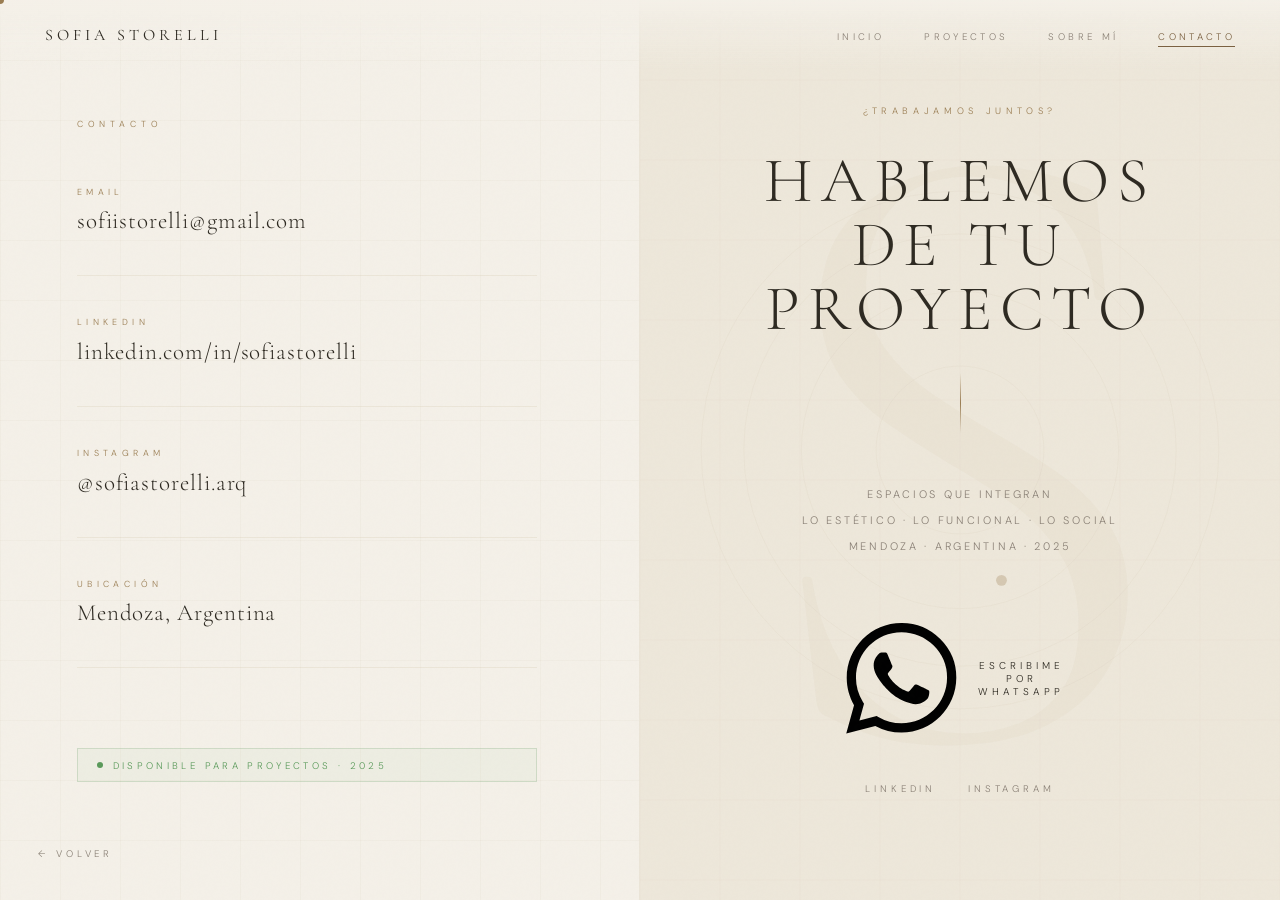
==== commit 4a487803: "Update Contacto.html" ====
--- a/Contacto.html
+++ b/Contacto.html
@@ -89,31 +89,30 @@
     }
     /* WPP button — green */
     .btn-wpp {
-      display: inline-flex; align-items: center; gap: 0.75rem;
-      padding: 1rem 2.2rem;
-      background: #25d366;
-      border: 1px solid #25d366;
-      color: #fff;
-      font-size: 0.62rem; letter-spacing: 0.4em; text-transform: uppercase;
-      position: relative; overflow: hidden;
-      transition: background 0.3s, border-color 0.3s;
-      cursor: pointer;
-    }
-    .btn-wpp::before {
-      content: ''; position: absolute; inset: 0;
-      background: #128c4a;
-      transform: translateX(-101%);
-      transition: transform 0.5s cubic-bezier(0.85,0,0.15,1);
-    }
-    .btn-wpp:hover::before { transform: translateX(0); }
-    .btn-wpp span { position: relative; z-index: 1; }
-    .btn-wpp svg { position: relative; z-index: 1; width: 18px; height: 18px; fill: #fff; flex-shrink: 0; }
-    .back-link {
-      position: fixed; bottom: 2.5rem; left: 3vw;
-      font-size: 0.6rem; letter-spacing: 0.4em;
-      text-transform: uppercase; color: var(--texto-sua);
-      transition: color 0.3s; z-index: 100;
-    }
+  display: inline-flex;
+  align-items: center;
+  gap: 0.75rem;
+  padding: 1rem 2.2rem;
+
+  background: var(--cream);
+  border: 1px solid var(--cream);
+  color: var(--near-black);
+
+  font-size: 0.62rem;
+  letter-spacing: 0.4em;
+  text-transform: uppercase;
+
+  position: relative;
+  overflow: hidden;
+  transition: all 0.3s ease;
+  cursor: pointer;
+}
+
+.btn-wpp:hover {
+  background: transparent;
+  color: var(--cream);
+  border: 1px solid var(--cream);
+}
     .back-link:hover { color: var(--gold); }
     .contact-socials {
       display: flex; gap: 2rem; justify-content: center;
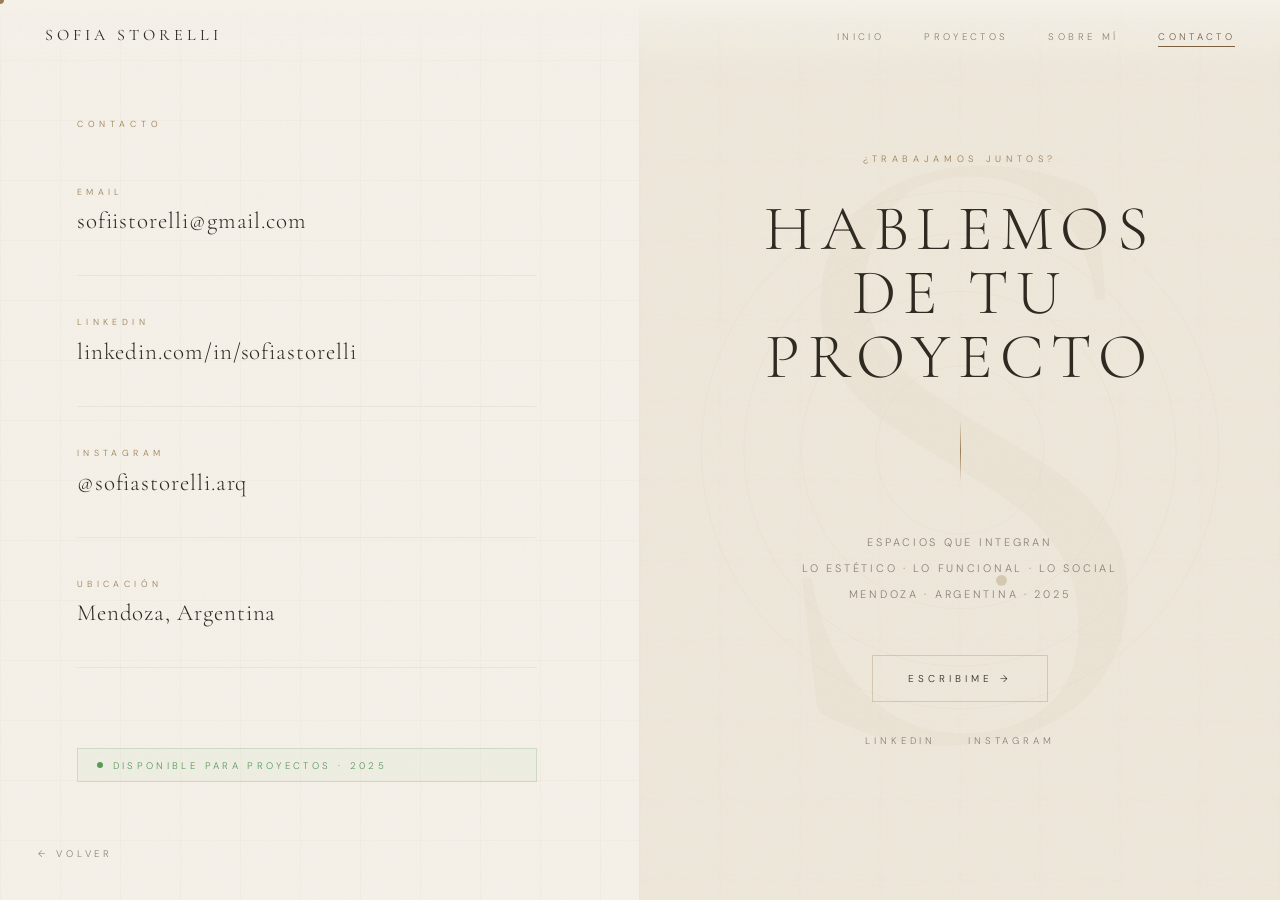
==== commit 1248bc55: "Update Contacto.html" ====
--- a/Contacto.html
+++ b/Contacto.html
@@ -88,31 +88,7 @@
       margin: 0 auto 3rem;
     }
     /* WPP button — green */
-    .btn-wpp {
-  display: inline-flex;
-  align-items: center;
-  gap: 0.75rem;
-  padding: 1rem 2.2rem;
-
-  background: var(--cream);
-  border: 1px solid var(--cream);
-  color: var(--near-black);
-
-  font-size: 0.62rem;
-  letter-spacing: 0.4em;
-  text-transform: uppercase;
-
-  position: relative;
-  overflow: hidden;
-  transition: all 0.3s ease;
-  cursor: pointer;
-}
-
-.btn-wpp:hover {
-  background: transparent;
-  color: var(--cream);
-  border: 1px solid var(--cream);
-}
+   
     .back-link:hover { color: var(--gold); }
     .contact-socials {
       display: flex; gap: 2rem; justify-content: center;
@@ -220,11 +196,8 @@
       </p>
 
       <!-- Solo WhatsApp -->
-      <a href="https://wa.me/5492615861499" target="_blank" rel="noopener" class="btn-wpp reveal reveal-delay-4">
-        <svg viewBox="0 0 24 24" xmlns="http://www.w3.org/2000/svg">
-          <path d="M17.472 14.382c-.297-.149-1.758-.867-2.03-.967-.273-.099-.471-.148-.67.15-.197.297-.767.966-.94 1.164-.173.199-.347.223-.644.075-.297-.15-1.255-.463-2.39-1.475-.883-.788-1.48-1.761-1.653-2.059-.173-.297-.018-.458.13-.606.134-.133.298-.347.446-.52.149-.174.198-.298.298-.497.099-.198.05-.371-.025-.52-.075-.149-.669-1.612-.916-2.207-.242-.579-.487-.5-.669-.51-.173-.008-.371-.01-.57-.01-.198 0-.52.074-.792.372-.272.297-1.04 1.016-1.04 2.479 0 1.462 1.065 2.875 1.213 3.074.149.198 2.096 3.2 5.077 4.487.709.306 1.262.489 1.694.625.712.227 1.36.195 1.871.118.571-.085 1.758-.719 2.006-1.413.248-.694.248-1.289.173-1.413-.074-.124-.272-.198-.57-.347m-5.421 7.403h-.004a9.87 9.87 0 01-5.031-1.378l-.361-.214-3.741.982.998-3.648-.235-.374a9.86 9.86 0 01-1.51-5.26c.001-5.45 4.436-9.884 9.888-9.884 2.64 0 5.122 1.03 6.988 2.898a9.825 9.825 0 012.893 6.994c-.003 5.45-4.437 9.884-9.885 9.884m8.413-18.297A11.815 11.815 0 0012.05 0C5.495 0 .16 5.335.157 11.892c0 2.096.547 4.142 1.588 5.945L.057 24l6.305-1.654a11.882 11.882 0 005.683 1.448h.005c6.554 0 11.89-5.335 11.893-11.893a11.821 11.821 0 00-3.48-8.413z"/>
-        </svg>
-        <span>Escribime por WhatsApp</span>
+       <a href="https://wa.me/5492615861499" target="_blank" class="btn btn-secondary">
+        <span>Escribime →</span>
       </a>
 
       <div class="contact-socials reveal reveal-delay-4">
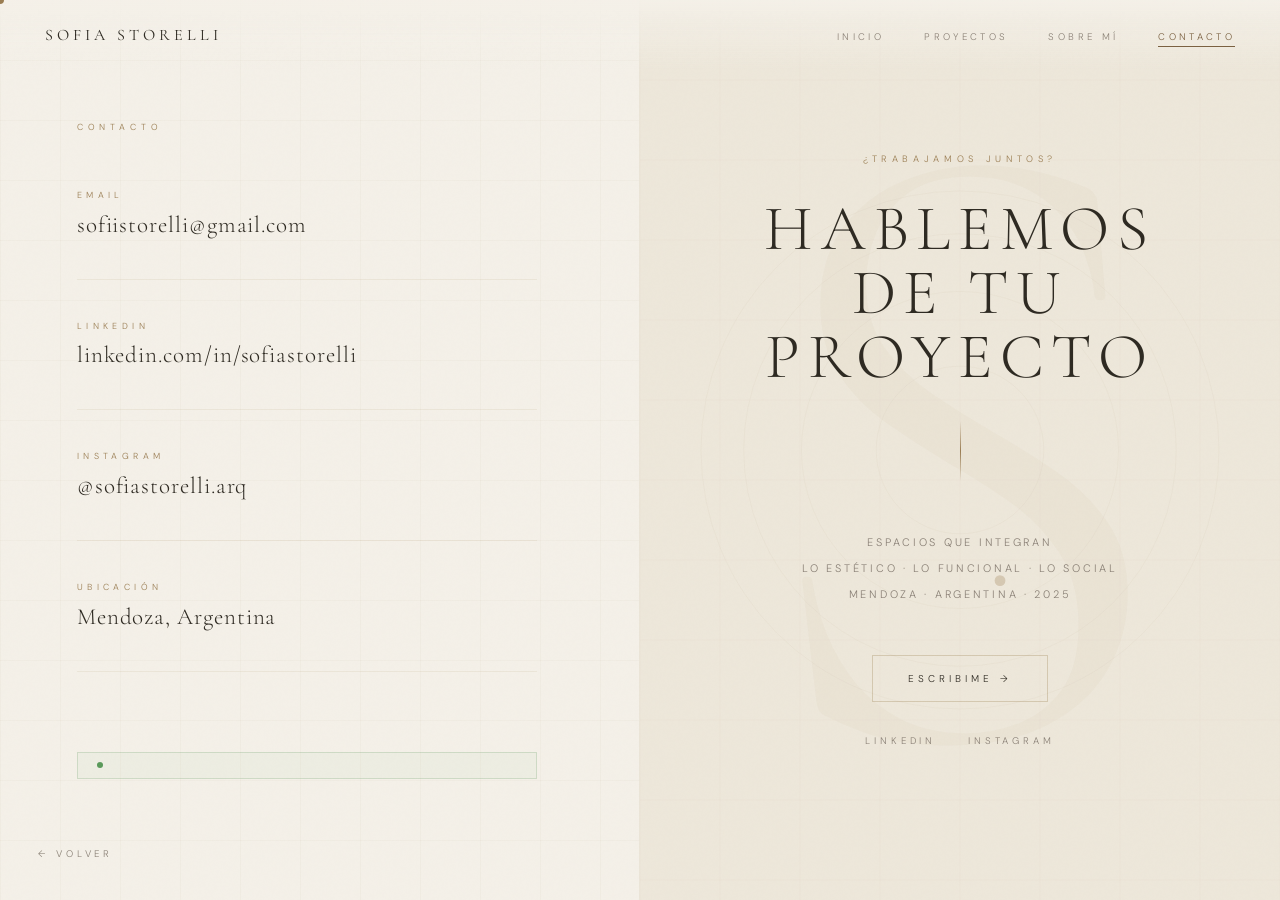
==== commit 9d18f3b0: "Update Contacto.html" ====
--- a/Contacto.html
+++ b/Contacto.html
@@ -175,7 +175,6 @@
 
     <div class="avail-badge reveal reveal-delay-4">
       <div class="avail-dot"></div>
-      <span class="avail-text">Disponible para proyectos · 2025</span>
     </div>
   </div>
 
